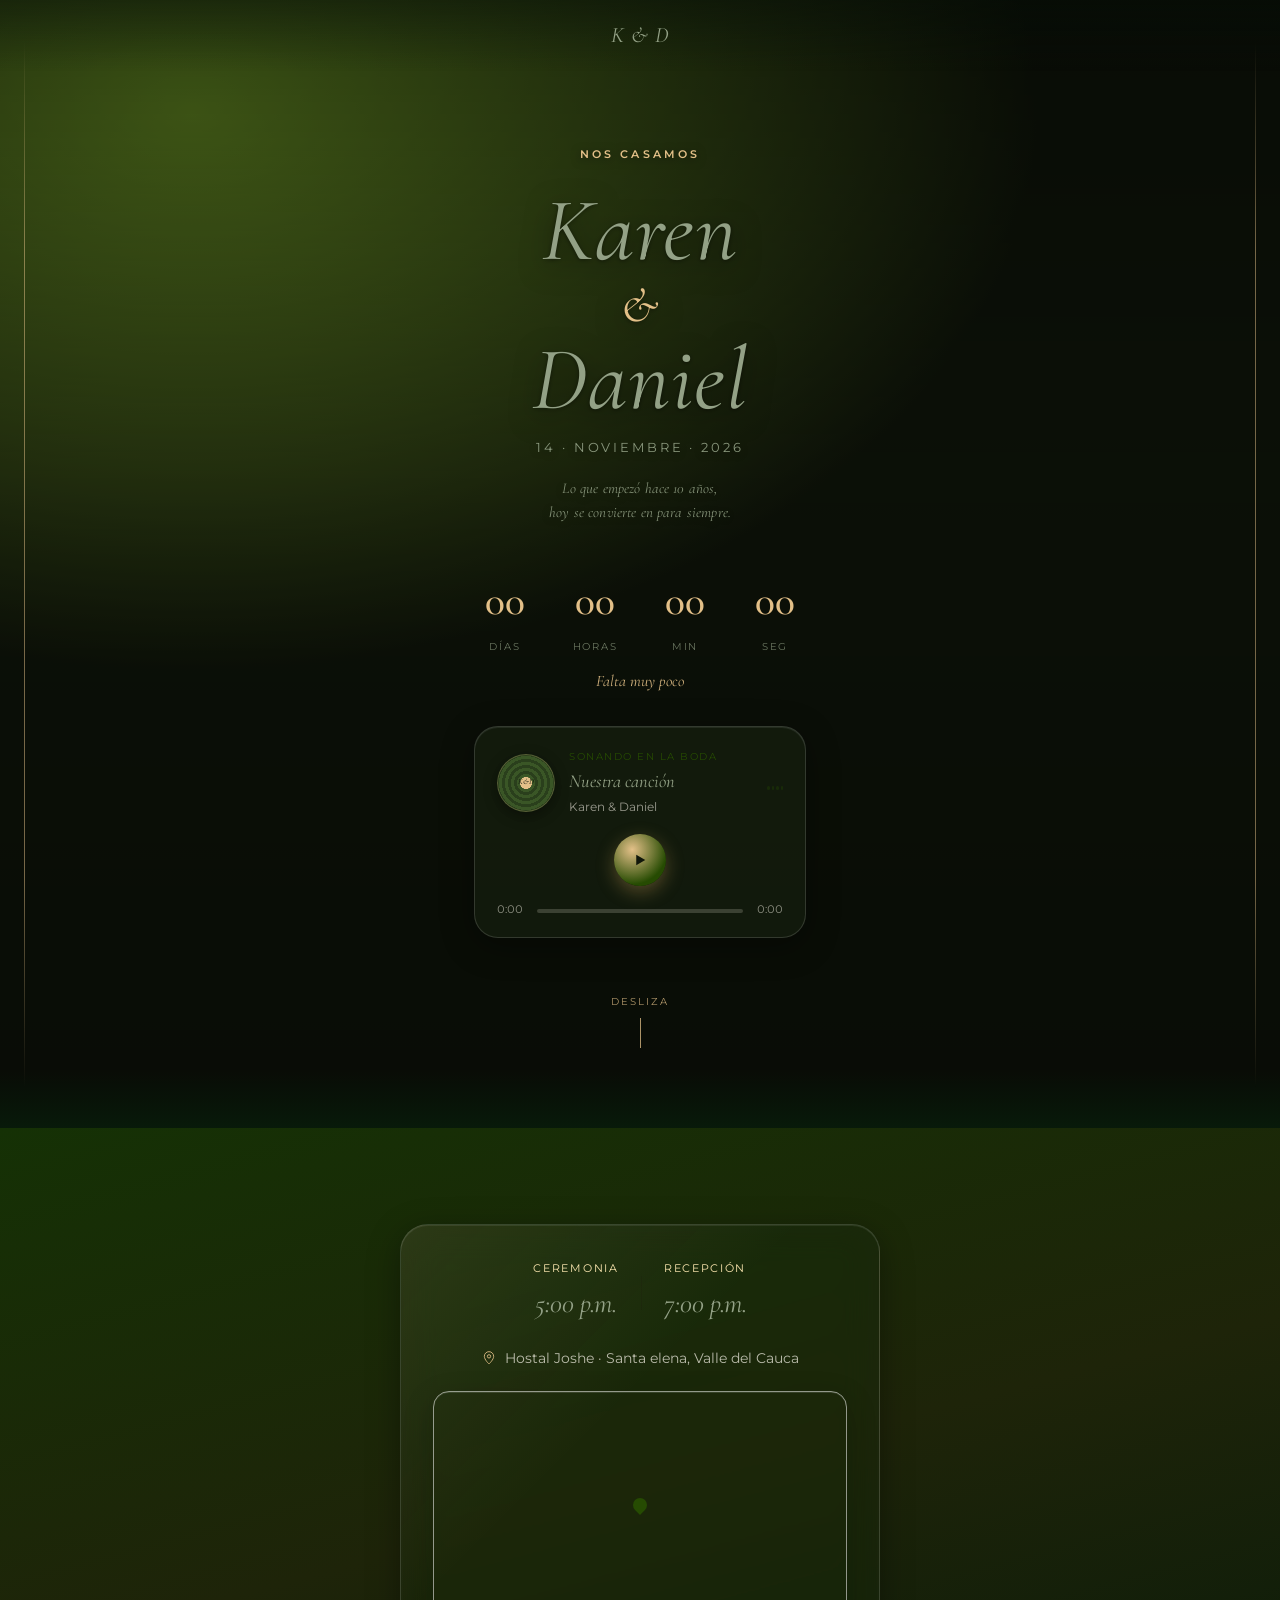
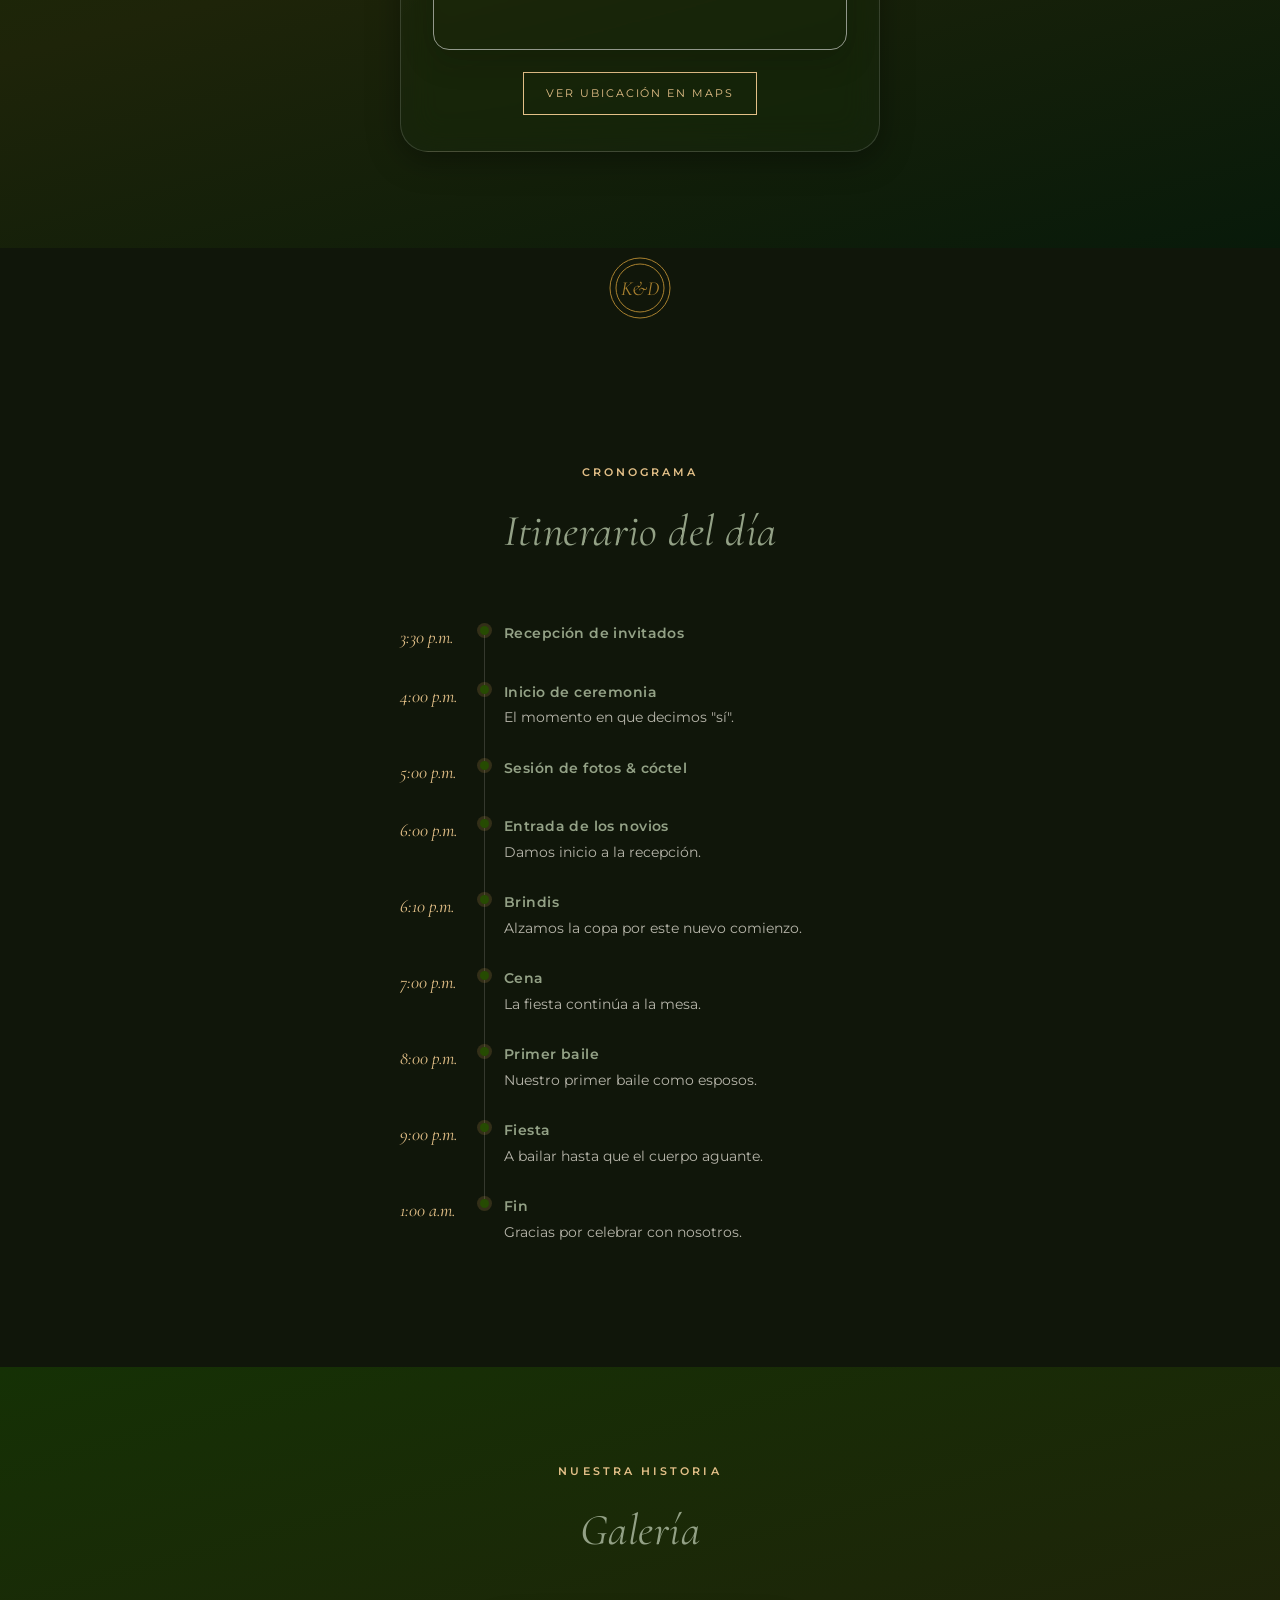
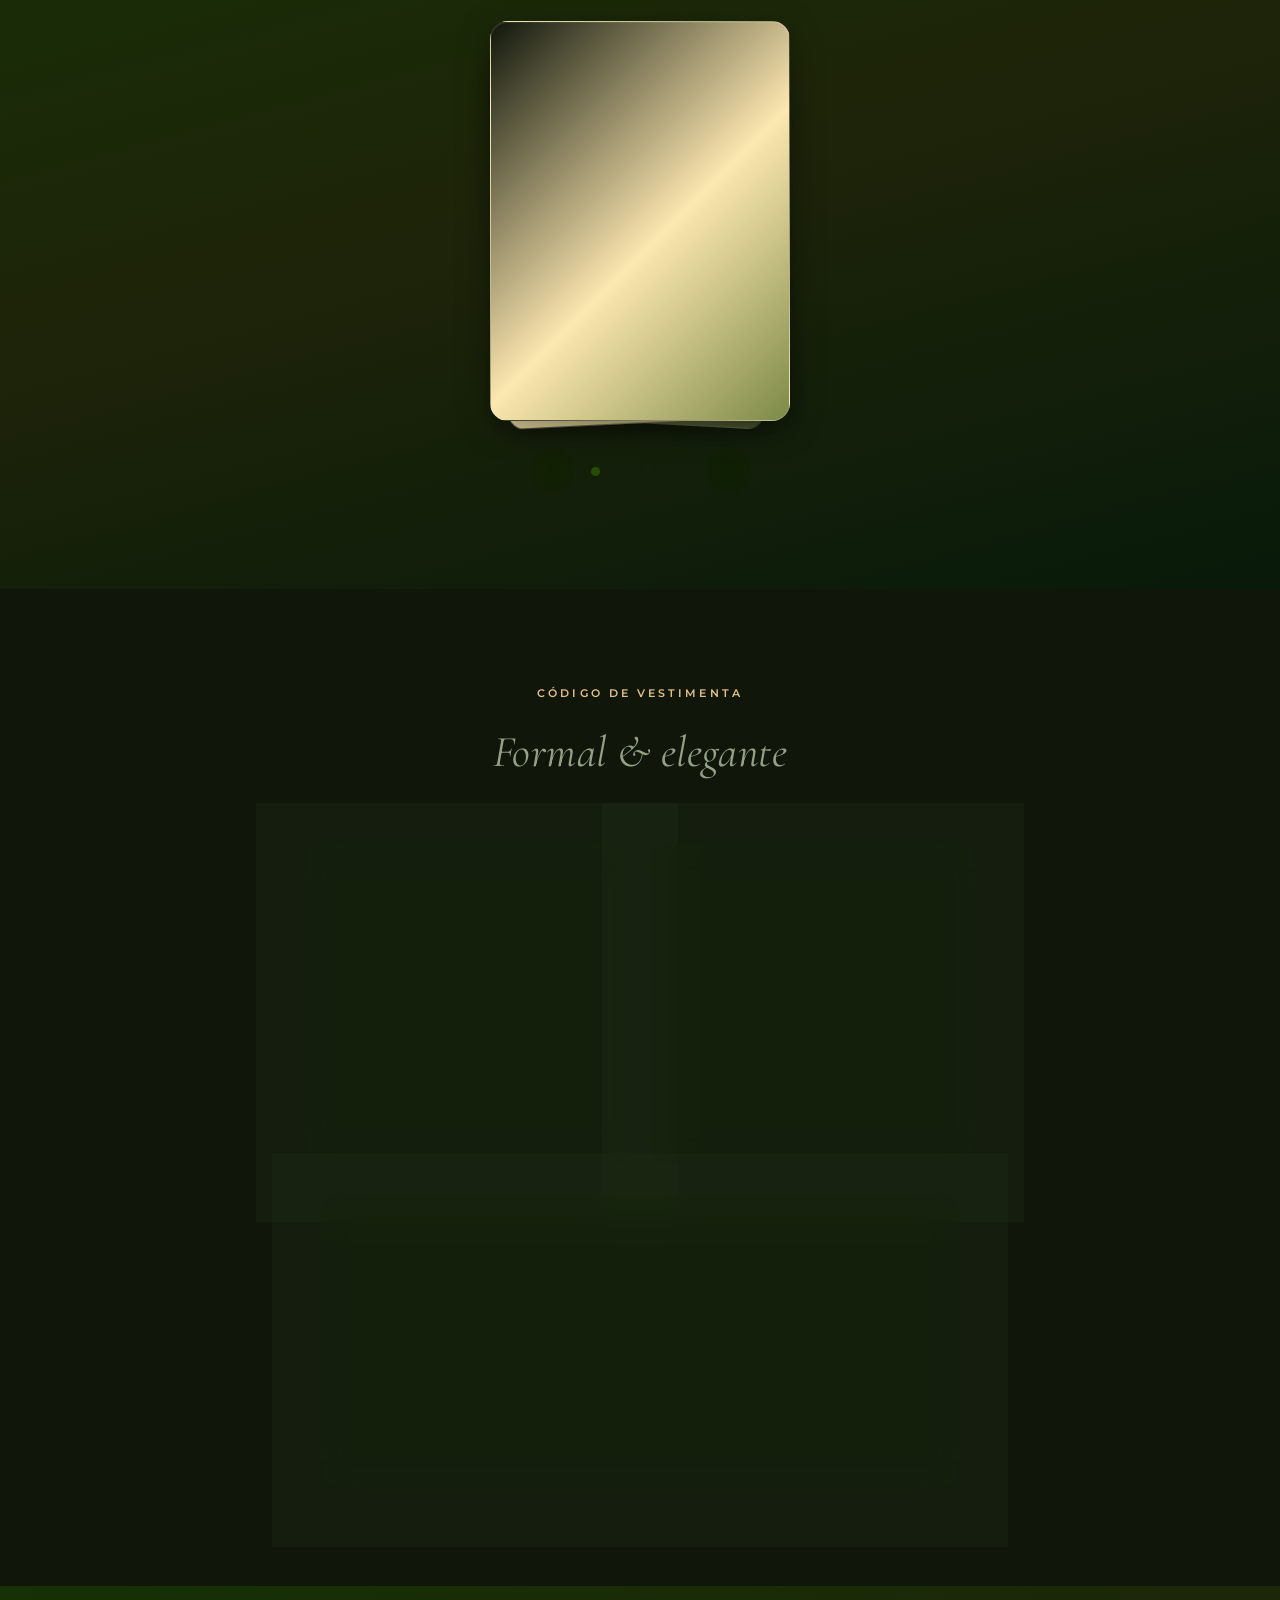
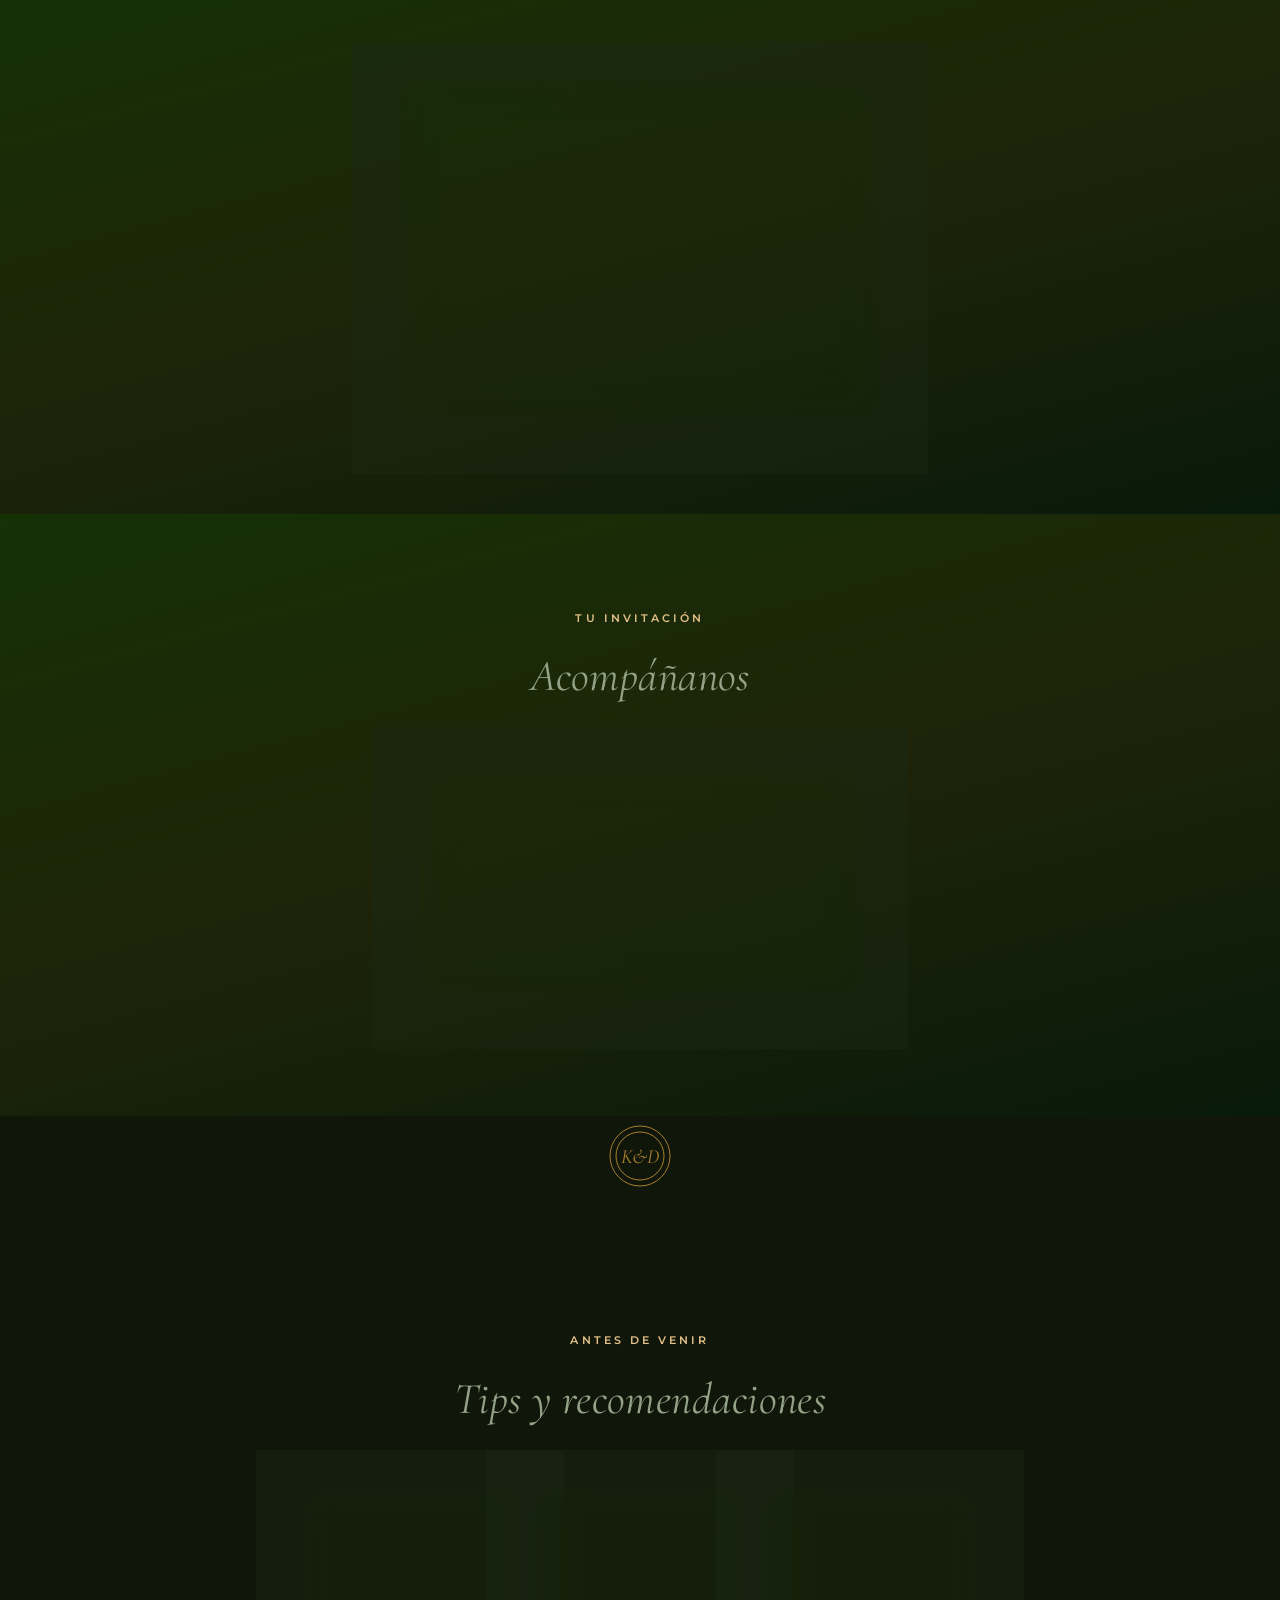
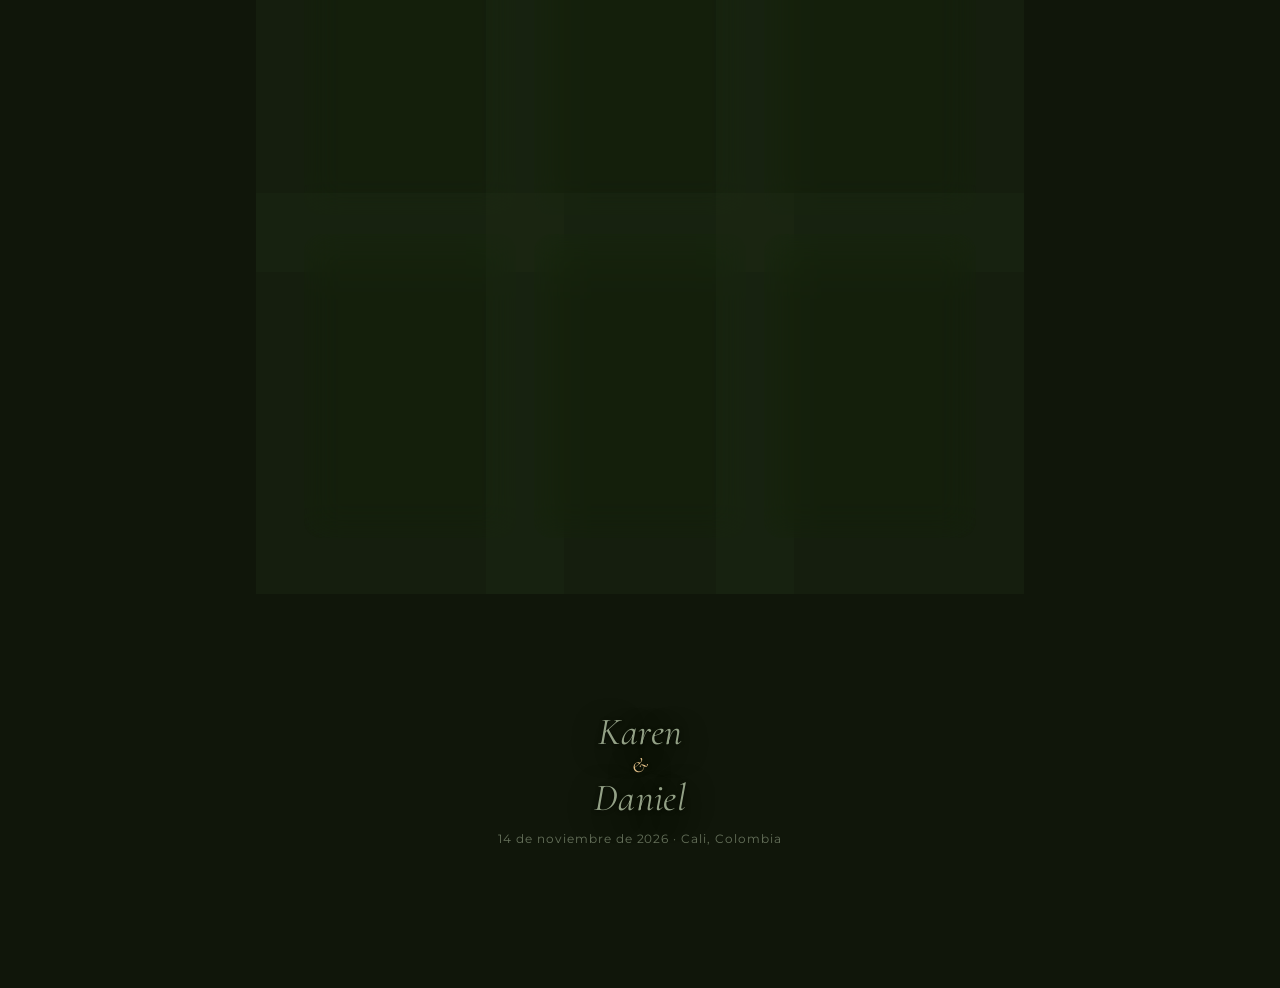
==== index.html @ 7b3611a4 "Add files via upload" ====
<!DOCTYPE html>
<html lang="es">
<head>
<meta charset="UTF-8">
<meta name="viewport" content="width=device-width, initial-scale=1.0">
<title>Karen &amp; Daniel — 14 de noviembre de 2026</title>
<meta name="description" content="Invitación digital de la boda de Karen Rosero y Daniel Pérez, 14 de noviembre de 2026.">
<link rel="preconnect" href="https://fonts.googleapis.com">
<link rel="preconnect" href="https://fonts.gstatic.com" crossorigin>
<link href="https://fonts.googleapis.com/css2?family=Cormorant+Garamond:ital,wght@0,300;0,400;0,500;1,400;1,500&family=Montserrat:wght@300;400;500;600&display=swap" rel="stylesheet">
<link rel="stylesheet" href="style.css">
</head>
<body>

<nav class="top-nav" aria-hidden="true">
  <span class="monogram">K &amp; D</span>
</nav>

<!-- ============================= HERO CON VIDEO ============================= -->
<header class="hero" id="hero">
  <div class="hero-media">
    <!-- Video horizontal — visible solo en escritorio -->
    <video class="hero-video hero-video--desktop" autoplay muted loop playsinline preload="auto" poster="assets/hero-poster.jpg">
      <source src="recursos/boda_2.mp4" type="video/mp4">
    </video>
    <!-- Video vertical (formato banner 9:16) — reemplaza recursos/boda_2-vertical.mp4 por tu video en retrato, visible solo en responsive/móvil -->
    <video class="hero-video hero-video--mobile" autoplay muted loop playsinline preload="auto" poster="assets/hero-poster-vertical.jpg">
      <source src="recursos/Bodacel.mp4" type="video/mp4">
    </video>
    <div class="hero-overlay"></div>
  </div>

  <div class="hero-frame">
    <span class="eyebrow">Nos casamos</span>
    <h1 class="hero-names">Karen<span class="amp">&amp;</span>Daniel</h1>
    <p class="hero-sub">14 · Noviembre · 2026</p>
    <p class="hero-message">Lo que empezó hace 10 años,<br>hoy se convierte en para siempre.</p>

    <div class="countdown" role="timer" aria-label="Tiempo restante para la boda">
      <div class="unit"><div class="num" id="cd-dias">00</div><div class="label">Días</div></div>
      <div class="unit"><div class="num" id="cd-horas">00</div><div class="label">Horas</div></div>
      <div class="unit"><div class="num" id="cd-minutos">00</div><div class="label">Min</div></div>
      <div class="unit"><div class="num" id="cd-segundos">00</div><div class="label">Seg</div></div>
    </div>
    <p class="countdown-note">Falta muy poco</p>

    <div class="player glass" id="player">
      <div class="player-top">
        <div class="player-disc" id="player-disc">
          <span class="player-disc-label">K&amp;D</span>
        </div>
        <div class="player-meta">
          <span class="player-eyebrow">Sonando en la boda</span>
          <span class="player-title" id="player-title">Nuestra canción</span>
          <span class="player-artist" id="player-artist">Karen &amp; Daniel</span>
        </div>
        <div class="player-eq" id="player-eq" aria-hidden="true">
          <span></span><span></span><span></span><span></span>
        </div>
      </div>

      <button class="player-play" id="music-btn" aria-label="Reproducir canción" type="button">
        <svg id="icon-play" viewBox="0 0 24 24" fill="currentColor"><path d="M7 5v14l12-7z"/></svg>
        <svg id="icon-pause" viewBox="0 0 24 24" fill="currentColor" style="display:none;"><path d="M6 5h4v14H6zM14 5h4v14h-4z"/></svg>
      </button>

      <div class="player-progress">
        <span class="player-time" id="player-time-current">0:00</span>
        <div class="player-bar" id="player-bar">
          <div class="player-bar-fill" id="player-bar-fill"></div>
          <div class="player-bar-knob" id="player-bar-knob"></div>
        </div>
        <span class="player-time" id="player-time-total">0:00</span>
      </div>
    </div>
  </div>

  <div class="scroll-cue"><span>Desliza</span><span class="line"></span></div>
</header>
<audio id="cancion-boda" src="recursos/Camilo - La Boda (Official Video).mp3" preload="none" loop></audio>

<!-- ============================= CEREMONIA & RECEPCIÓN (cápsula única) ============================= -->
<section class="section section--tight" id="detalles">
  <div class="container">
    <div class="capsule glass reveal">
      <div class="capsule-times">
        <div class="capsule-time">
          <span class="capsule-label">Ceremonia</span>
          <span class="capsule-hour">5:00 p.m.</span>
        </div>
        <div class="capsule-sep" aria-hidden="true"></div>
        <div class="capsule-time">
          <span class="capsule-label">Recepción</span>
          <span class="capsule-hour">7:00 p.m.</span>
        </div>
      </div>
      <div class="capsule-place">
        <svg viewBox="0 0 24 24" fill="none" stroke="currentColor" stroke-width="1.3" aria-hidden="true"><path d="M12 21s7-6.6 7-11.5A7 7 0 0 0 5 9.5C5 14.4 12 21 12 21z"/><circle cx="12" cy="9.5" r="2.5"/></svg>
        <span>Hostal Joshe · Santa elena, Valle del Cauca</span>
      </div>
      <div class="capsule-map">
        <iframe src="https://www.google.com/maps?q=3.6602861,-76.2479446&z=17&output=embed" title="Ubicación — Hostal Joshe" loading="lazy" referrerpolicy="no-referrer-when-downgrade"></iframe>
        <span class="capsule-map-pin" aria-hidden="true"></span>
      </div>
      <a class="btn btn--gold" href="https://www.google.com/maps/place/Hostal+Joshe/@3.6602861,-76.2505195,17z/data=!3m1!4b1!4m6!3m5!1s0x8e39f7be1d5fc747:0xfc37b0cc86d98b46!8m2!3d3.6602861!4d-76.2479446!16s%2Fg%2F11clvxffvz" target="_blank" rel="noopener">Ver ubicación en Maps</a>
    </div>
  </div>
</section>

<div class="seal-divider reveal">
  <div class="seal" aria-hidden="true">
    <svg viewBox="0 0 64 64"><circle cx="32" cy="32" r="30" fill="none" stroke="#A9812F" stroke-width="1"/><circle cx="32" cy="32" r="24" fill="none" stroke="#A9812F" stroke-width="1"/><text x="32" y="39" text-anchor="middle" font-family="Cormorant Garamond, serif" font-style="italic" font-size="20" fill="#A9812F">K&amp;D</text></svg>
  </div>
</div>

<!-- ============================= ITINERARIO ============================= -->
<section class="section section--dark" id="itinerario">
  <div class="container">
    <div class="section-head reveal">
      <span class="eyebrow">Cronograma</span>
      <h2>Itinerario del día</h2>
    </div>

    <div class="timeline reveal">
      <div class="timeline-item">
        <span class="t">3:30 p.m.</span>
        <div class="dot"></div>
        <div><h4>Recepción de invitados</h4></div>
      </div>
      <div class="timeline-item">
        <span class="t">4:00 p.m.</span>
        <div class="dot"></div>
        <div><h4>Inicio de ceremonia</h4><p>El momento en que decimos "sí".</p></div>
      </div>
      <div class="timeline-item">
        <span class="t">5:00 p.m.</span>
        <div class="dot"></div>
        <div><h4>Sesión de fotos &amp; cóctel</h4></div>
      </div>
      <div class="timeline-item">
        <span class="t">6:00 p.m.</span>
        <div class="dot"></div>
        <div><h4>Entrada de los novios</h4><p>Damos inicio a la recepción.</p></div>
      </div>
      <div class="timeline-item">
        <span class="t">6:10 p.m.</span>
        <div class="dot"></div>
        <div><h4>Brindis</h4><p>Alzamos la copa por este nuevo comienzo.</p></div>
      </div>
      <div class="timeline-item">
        <span class="t">7:00 p.m.</span>
        <div class="dot"></div>
        <div><h4>Cena</h4><p>La fiesta continúa a la mesa.</p></div>
      </div>
      <div class="timeline-item">
        <span class="t">8:00 p.m.</span>
        <div class="dot"></div>
        <div><h4>Primer baile</h4><p>Nuestro primer baile como esposos.</p></div>
      </div>
      <div class="timeline-item">
        <span class="t">9:00 p.m.</span>
        <div class="dot"></div>
        <div><h4>Fiesta</h4><p>A bailar hasta que el cuerpo aguante.</p></div>
      </div>
      <div class="timeline-item">
        <span class="t">1:00 a.m.</span>
        <div class="dot"></div>
        <div><h4>Fin</h4><p>Gracias por celebrar con nosotros.</p></div>
      </div>
    </div>
  </div>
</section>

<!-- ============================= CARRUSEL DE FOTOS ============================= -->
<section class="section" id="galeria">
  <div class="container">
    <div class="section-head reveal">
      <span class="eyebrow">Nuestra historia</span>
      <h2>Galería</h2>
    </div>
  </div>

  <div class="carousel reveal" id="carousel">
    <div class="carousel-stage" id="carousel-stage">
      <!-- 7 fotos verticales — reemplaza assets/foto-1.jpg ... foto-7.jpg con tus fotos reales -->
      <figure class="carousel-card glass"><img src="recursos/imagenboda_1.png" alt="Karen y Daniel — foto 1" loading="lazy" draggable="false" onerror="this.closest('.carousel-card').classList.add('is-placeholder')"></figure>
      <figure class="carousel-card glass"><img src="recursos/imagenboda_2.png" alt="Karen y Daniel — foto 2" loading="lazy" draggable="false" onerror="this.closest('.carousel-card').classList.add('is-placeholder')"></figure>
      <figure class="carousel-card glass"><img src="recursos/imagenboda_3.png" alt="Karen y Daniel — foto 3" loading="lazy" draggable="false" onerror="this.closest('.carousel-card').classList.add('is-placeholder')"></figure>
      <figure class="carousel-card glass"><img src="recursos/imagenboda_4.png" alt="Karen y Daniel — foto 4" loading="lazy" draggable="false" onerror="this.closest('.carousel-card').classList.add('is-placeholder')"></figure>
      <figure class="carousel-card glass"><img src="recursos/imagenboda_5.png" alt="Karen y Daniel — foto 5" loading="lazy" draggable="false" onerror="this.closest('.carousel-card').classList.add('is-placeholder')"></figure>
      <figure class="carousel-card glass"><img src="recursos/imagenboda_6.png" alt="Karen y Daniel — foto 6" loading="lazy" draggable="false" onerror="this.closest('.carousel-card').classList.add('is-placeholder')"></figure>
      <figure class="carousel-card glass"><img src="recursos/imagenboda_7.png" alt="Karen y Daniel — foto 7" loading="lazy" draggable="false" onerror="this.closest('.carousel-card').classList.add('is-placeholder')"></figure>
    </div>

    <div class="carousel-controls">
      <button class="carousel-arrow carousel-arrow--prev glass" id="carousel-prev" aria-label="Foto anterior">
        <svg viewBox="0 0 24 24" fill="none" stroke="currentColor" stroke-width="1.6"><path d="M15 18l-6-6 6-6"/></svg>
      </button>
      <div class="carousel-dots" id="carousel-dots"></div>
      <button class="carousel-arrow carousel-arrow--next glass" id="carousel-next" aria-label="Foto siguiente">
        <svg viewBox="0 0 24 24" fill="none" stroke="currentColor" stroke-width="1.6"><path d="M9 6l6 6-6 6"/></svg>
      </button>
    </div>
  </div>
</section>

<!-- ============================= COLORES PERMITIDOS / NO PERMITIDOS ============================= -->
<section class="section section--dark dresscode" id="colores">
  <div class="container">
    <div class="section-head reveal">
      <span class="eyebrow">Código de vestimenta</span>
      <h2>Formal &amp; elegante</h2>
    </div>

    <div class="dresscode-grid reveal">
      <div class="dresscode-col glass">
        <h3>Caballeros</h3>
        <p class="dresscode-suggest">Traje formal oscuro, corbata o corbatín.</p>
        <p class="dresscode-avoid-label">Evitar usar</p>
        <div class="dresscode-swatches">
          <div class="dc-swatch"><span class="dc-circle" style="background:#D9C7A3"></span><span>Beige</span></div>
          <div class="dc-swatch"><span class="dc-circle" style="background:#9A9A9A"></span><span>Gama de grises</span></div>
          <div class="dc-swatch"><span class="dc-circle" style="background:#1B2A4A"></span><span>Azul naval</span></div>
        </div>
      </div>

      <div class="dresscode-col glass">
        <h3>Damas</h3>
        <p class="dresscode-suggest">Vestido formal, largo o midi.</p>
        <p class="dresscode-avoid-label">Evitar usar</p>
        <div class="dresscode-swatches">
          <div class="dc-swatch"><span class="dc-circle" style="background:#FFFFFF;border:1px solid rgba(255,255,255,0.3)"></span><span>Blanco</span></div>
          <div class="dc-swatch"><span class="dc-circle" style="background:#F4EFE0"></span><span>Marfil</span></div>
          <div class="dc-swatch"><span class="dc-circle" style="background:#D9C7A3"></span><span>Beige</span></div>
          <div class="dc-swatch"><span class="dc-circle" style="background:#6B8E5A"></span><span>Gama de verdes</span></div>
          <div class="dc-swatch"><span class="dc-circle" style="background:#E8A7C4"></span><span>Rosado</span></div>
          <div class="dc-swatch"><span class="dc-circle" style="background:#C1613F"></span><span>Terracota</span></div>
        </div>
      </div>
    </div>

    <div class="palette-suggested glass reveal">
      <p class="palette-suggested-title">Paleta sugerida</p>
      <div class="palette-suggested-grid">
        <div class="ps-swatch"><span class="ps-circle ps-anim" style="background:#0F4C5C; --delay:0s"></span><span>Azul petróleo</span></div>
        <div class="ps-swatch"><span class="ps-circle ps-anim" style="background:#5EC6E8; --delay:.15s"></span><span>Celeste</span></div>
        <div class="ps-swatch"><span class="ps-circle ps-anim" style="background:#1F4FD8; --delay:.3s"></span><span>Rey</span></div>
        <div class="ps-swatch"><span class="ps-circle ps-anim" style="background:#1B2A4A; --delay:.45s"></span><span>Azul noche</span></div>
        <div class="ps-swatch"><span class="ps-circle ps-anim" style="background:#C6A0E8; --delay:.6s"></span><span>Lila</span></div>
        <div class="ps-swatch"><span class="ps-circle ps-anim" style="background:#7A3FA0; --delay:.75s"></span><span>Morado</span></div>
        <div class="ps-swatch"><span class="ps-circle ps-anim" style="background:#6B2E52; --delay:.9s"></span><span>Ciruela</span></div>
        <div class="ps-swatch"><span class="ps-circle ps-anim" style="background:#C0246B; --delay:1.05s"></span><span>Magenta</span></div>
        <div class="ps-swatch"><span class="ps-circle ps-anim" style="background:#C9962C; --delay:1.2s"></span><span>Mostaza</span></div>
        <div class="ps-swatch"><span class="ps-circle ps-anim" style="background:#4E3524; --delay:1.35s"></span><span>Café</span></div>
        <div class="ps-swatch"><span class="ps-circle ps-anim" style="background:#4B0E1E; --delay:1.5s"></span><span>Vino tinto oscuro</span></div>
      </div>
    </div>
  </div>
</section>

<!-- ============================= REGALOS ============================= -->
<section class="section" id="regalos">
  <div class="container">
    <div class="gift-card glass reveal">
      <div class="icon gift-icon" aria-hidden="true">
        <svg viewBox="0 0 24 24" fill="none" stroke="currentColor" stroke-width="1.3"><rect x="3" y="7" width="18" height="14" rx="1"/><path d="M3 11h18M12 7v14M8 7a2.5 2.5 0 0 1 0-5c1.8 0 4 2.5 4 5M16 7a2.5 2.5 0 0 0 0-5c-1.8 0-4 2.5-4 5"/></svg>
      </div>
      <span class="eyebrow">Detalle</span>
      <h2>Nuestro mejor regalo</h2>
      <p>Más que objetos, soñamos con seguir construyendo juntos lo que viene. Por eso, en lugar de regalos tradicionales, agradecemos la lluvia de sobres.</p>
    </div>
  </div>
</section>
<section class="section" id="confirmar">
  <div class="container">
    <div class="section-head reveal">
      <span class="eyebrow">Tu invitación</span>
      <h2>Acompáñanos</h2>
    </div>

    <!-- Paso 1: si no llegaste por tu enlace único (?inv=código), buscas tu invitación por nombre -->
    <div class="invite-lookup glass reveal" id="invite-lookup">
      <p class="invite-lookup-text">Esta invitación es personal. Escribe tu nombre exactamente como aparece en ella para abrirla.</p>
      <div class="field" style="margin-bottom:14px;">
        <input type="text" id="rsvp-nombre" placeholder="Tu nombre completo" autocomplete="off">
        <div class="autocomplete-list" id="rsvp-nombre-list"></div>
      </div>
      <button type="button" class="btn btn--gold btn--full" id="btn-buscar-invitacion">Ver mi invitación</button>
      <p class="guest-status" id="guest-status" role="status"></p>
    </div>

    <!-- Paso 2: tarjeta de invitación personalizada -->
    <div class="invite-card glass" id="invite-card">
      <div class="seal" aria-hidden="true">
        <svg viewBox="0 0 64 64"><circle cx="32" cy="32" r="30" fill="none" stroke="#CFA35C" stroke-width="1"/><circle cx="32" cy="32" r="24" fill="none" stroke="#CFA35C" stroke-width="1"/><text x="32" y="39" text-anchor="middle" font-family="Cormorant Garamond, serif" font-style="italic" font-size="20" fill="#CFA35C">K&amp;D</text></svg>
      </div>
      <span class="eyebrow">Tu invitación</span>
      <h3 class="invite-greeting" id="invite-greeting">Hola</h3>
      <p class="invite-detail" id="invite-detail"></p>
      <button type="button" class="btn btn--gold btn--full" id="btn-confirmar-asistencia">Confirmar asistencia</button>
      <button type="button" class="invite-card-back" id="btn-cambiar-invitado">No soy yo, buscar otro nombre</button>
    </div>

    <!-- Paso 3: formulario real (sí/no + acompañantes) -->
    <div class="rsvp-box glass" id="rsvp-box">
      <form class="rsvp-form" id="rsvp-form" autocomplete="off">
        <div class="field">
          <label>¿Asistirás?</label>
          <div class="radio-row">
            <label><input type="radio" name="asistencia" value="si" required> Sí, asistiré</label>
            <label><input type="radio" name="asistencia" value="no"> No podré ir</label>
          </div>
        </div>

        <div class="field companion-block" id="companion-block">
          <label class="checkbox-row">
            <input type="checkbox" id="companion-checkbox" disabled>
            <span id="companion-checkbox-label">Llevaré acompañante</span>
          </label>
          <div class="companion-name-field" id="companion-name-field">
            <div id="companion-names-container"></div>
          </div>
        </div>

        <div class="field companion-block" id="children-block">
          <label class="checkbox-row">
            <input type="checkbox" id="children-checkbox" disabled>
            <span id="children-checkbox-label">Llevaré niño(s)</span>
          </label>
          <div class="companion-name-field" id="children-name-field">
            <div id="children-names-container"></div>
          </div>
        </div>

        <button type="submit" class="btn btn--gold btn--full">Enviar confirmación</button>
        <p class="rsvp-note">Por favor confirma antes del 25 de octubre de 2026.</p>
      </form>

      <div class="rsvp-closed" id="rsvp-closed">
        <div class="seal" aria-hidden="true">
          <svg viewBox="0 0 64 64"><circle cx="32" cy="32" r="30" fill="none" stroke="#CFA35C" stroke-width="1"/><circle cx="32" cy="32" r="24" fill="none" stroke="#CFA35C" stroke-width="1"/><text x="32" y="39" text-anchor="middle" font-family="Cormorant Garamond, serif" font-style="italic" font-size="20" fill="#CFA35C">K&amp;D</text></svg>
        </div>
        <h3>El plazo de confirmación finalizó</h3>
        <p>La fecha límite para confirmar asistencia era el 25 de octubre de 2026. Si necesitas hacer un cambio, contáctanos directamente.</p>
      </div>

      <div class="rsvp-success" id="rsvp-success">
        <div class="seal" aria-hidden="true">
          <svg viewBox="0 0 64 64"><circle cx="32" cy="32" r="30" fill="none" stroke="#CFA35C" stroke-width="1"/><circle cx="32" cy="32" r="24" fill="none" stroke="#CFA35C" stroke-width="1"/><text x="32" y="39" text-anchor="middle" font-family="Cormorant Garamond, serif" font-style="italic" font-size="20" fill="#CFA35C">K&amp;D</text></svg>
        </div>
        <h3>Gracias, <span id="rsvp-success-nombre"></span></h3>
        <p id="rsvp-success-msg"></p>
      </div>
    </div>
  </div>
</section>

<div class="seal-divider reveal">
  <div class="seal" aria-hidden="true">
    <svg viewBox="0 0 64 64"><circle cx="32" cy="32" r="30" fill="none" stroke="#A9812F" stroke-width="1"/><circle cx="32" cy="32" r="24" fill="none" stroke="#A9812F" stroke-width="1"/><text x="32" y="39" text-anchor="middle" font-family="Cormorant Garamond, serif" font-style="italic" font-size="20" fill="#A9812F">K&amp;D</text></svg>
  </div>
</div>

<!-- ============================= RECOMENDACIONES ============================= -->
<section class="section section--dark" id="recomendaciones">
  <div class="container">
    <div class="section-head reveal">
      <span class="eyebrow">Antes de venir</span>
      <h2>Tips y recomendaciones</h2>
    </div>

    <div class="tips-grid reveal">
      <div class="tip-card glass card--dark">
        <div class="icon" aria-hidden="true">
          <svg viewBox="0 0 24 24" fill="none" stroke="currentColor" stroke-width="1.3"><path d="M9 20v-2a4 4 0 0 1 8 0v2M13 11a3 3 0 1 0 0-6 3 3 0 0 0 0 6zM4 20v-1.5A3.5 3.5 0 0 1 7.5 15H8M6.5 12a2.5 2.5 0 1 0 0-5 2.5 2.5 0 0 0 0 5z"/></svg>
        </div>
        <h3>Niños acompañados</h3>
        <p class="place">Si tu invitación incluye menores, agradecemos que permanezcan siempre acompañados y supervisados por un adulto, para disfrutar juntos una celebración tranquila.</p>
      </div>

      <div class="tip-card glass card--dark">
        <div class="icon" aria-hidden="true">
          <svg viewBox="0 0 24 24" fill="none" stroke="currentColor" stroke-width="1.3"><circle cx="12" cy="12" r="9"/><path d="M12 7v5l3.5 2"/></svg>
        </div>
        <h3>Puntualidad</h3>
        <p class="place">La ceremonia comenzará a la hora indicada. ¡Agradecemos llegar con anticipación! Una vez iniciada, no se permitirá el ingreso hasta su finalización.</p>
      </div>

      <div class="tip-card glass card--dark">
        <div class="icon" aria-hidden="true">
          <svg viewBox="0 0 24 24" fill="none" stroke="currentColor" stroke-width="1.3"><ellipse cx="9" cy="7.5" rx="3" ry="4"/><ellipse cx="15.5" cy="16" rx="3" ry="4"/></svg>
        </div>
        <h3>Calzado cómodo</h3>
        <p class="place">Al ser una celebración campestre, recomendamos elegir un calzado cómodo y adecuado para zonas verdes.</p>
      </div>

      <div class="tip-card glass card--dark">
        <div class="icon" aria-hidden="true">
          <svg viewBox="0 0 24 24" fill="none" stroke="currentColor" stroke-width="1.3"><rect x="3" y="5" width="18" height="14" rx="2"/><path d="M3 7l9 6 9-6"/></svg>
        </div>
        <h3>Invitación personal</h3>
        <p class="place">La invitación es personal y válida únicamente para las personas y acompañantes indicados en ella.</p>
      </div>

      <div class="tip-card glass card--dark">
        <div class="icon" aria-hidden="true">
          <svg viewBox="0 0 24 24" fill="none" stroke="currentColor" stroke-width="1.3"><rect x="3" y="6" width="18" height="13" rx="2"/><circle cx="12" cy="12.5" r="3.5"/><path d="M8 6l1.5-2h5L16 6"/></svg>
        </div>
        <h3>Cuidemos las fotos</h3>
        <p class="place">Te agradecemos evitar levantarte, pasar al frente o bloquear la vista de nuestros fotógrafos durante la ceremonia, para capturar cada instante.</p>
      </div>

      <div class="tip-card glass card--dark">
        <div class="icon" aria-hidden="true">
          <svg viewBox="0 0 24 24" fill="none" stroke="currentColor" stroke-width="1.3"><path d="M9 18V6l10 6z"/><path d="M4 6v12"/></svg>
        </div>
        <h3>¡Disfruta!</h3>
        <p class="place">Baila, ríe, disfruta y celebra con nosotros. Ayúdanos a hacer de este día un recuerdo inolvidable.</p>
      </div>
    </div>
  </div>
</section>

<!-- ============================= FOOTER ============================= -->
<footer class="footer">
  <h2 class="hero-names">Karen<span class="amp">&amp;</span>Daniel</h2>
  <p>14 de noviembre de 2026 · Cali, Colombia</p>
</footer>

<script src="guests-data.js"></script>
<script src="guests-remote.js"></script>
<script src="script.js"></script>
</body>
</html>
---- style.css ----
/* =========================================================
   Karen & Daniel — 14.11.2026
   Tokens
   ========================================================= */
:root{
  --ivory:      oklab(69.029% -0.02671 0.03192);
  --ivory-2:    #2e5430;
  --ink:        #10160A;
  --ink-soft:   #3C4630;
  --gold:       #264b02;
  --gold-soft:  #E3C088;
  --wine:       #fce7b0;
  --green-deep: #f9f4c3;
  --green-mid:  #6e9225;
  --green-card: rgb(82, 111, 46);
  --line:       rgba(28,23,18,0.14);
  --shadow:     0 20px 60px rgba(10,15,6,0.35);

  --display:   'Cormorant Garamond', serif;
  --body:      'Montserrat', sans-serif;

  --container: 720px;

  --overlay-green: rgba(9, 24, 11, 0.78);
  --overlay-green-2: rgba(6, 14, 7, 0.48);
  --glass-bg: rgba(246, 242, 232, 0.897);
  --glass-bg-dark: rgba(29, 41, 20, 0.48);
  --glass-border: rgba(255, 255, 255, 0.53);
  --glass-blur: 18px;

  --section-dark-green: linear-gradient(165deg, #153105 0%, #1e2409 50%, #081a0a 100%);
  --edge-fade: #081a0a;
}

/* =========================================================
   Liquid glass — shared utility
   ========================================================= */
.glass{
  position: relative;
  background:
    linear-gradient(135deg, rgba(227,192,136,0.10) 0%, transparent 40%),
    var(--glass-bg-dark);
  -webkit-backdrop-filter: blur(var(--glass-blur)) saturate(150%);
  backdrop-filter: blur(var(--glass-blur)) saturate(150%);
  border: 1px solid rgba(255,255,255,0.14);
  box-shadow: 0 8px 32px rgba(0,0,0,0.35), inset 0 1px 0 rgba(255,255,255,0.08);
  transition: transform .35s ease, box-shadow .35s ease, border-color .35s ease;
}
.glass:hover{
  transform: translateY(-3px);
  box-shadow: 0 14px 40px rgba(0,0,0,0.4), 0 0 0 1px rgba(227,192,136,0.3), inset 0 1px 0 rgba(255,255,255,0.1);
  border-color: rgba(227,192,136,0.4);
}
/* Brillo cálido dinámico: sigue el cursor sobre la superficie liquid glass */
.glass::after{
  content: "";
  position: absolute;
  inset: 0;
  border-radius: inherit;
  background: radial-gradient(240px circle at var(--mx, 50%) var(--my, 50%), rgba(227,192,136,0.55), rgba(207,163,92,0.14) 45%, transparent 65%);
  mix-blend-mode: soft-light;
  opacity: 0;
  transition: opacity .5s ease;
  pointer-events: none;
  z-index: 5;
}
.glass:hover::after{ opacity: 1; }
.card--dark.glass,
.hero .glass,
.section--dark .glass{
  background: var(--glass-bg-dark);
  border-color: rgba(255,255,255,0.14);
  box-shadow: 0 8px 32px rgba(0,0,0,0.35), inset 0 1px 0 rgba(255,255,255,0.08);
}
.section--tight{ padding: 56px 0 0; }

*{ box-sizing: border-box; }
html{ scroll-behavior: smooth; }
body{
  margin:0;
  background: var(--ivory);
  color: var(--ink);
  font-family: var(--body);
  font-weight: 400;
  line-height: 1.6;
  -webkit-font-smoothing: antialiased;
}

@media (prefers-reduced-motion: reduce){
  *{ animation-duration: 0.01ms !important; animation-iteration-count: 1 !important; transition-duration: 0.01ms !important; scroll-behavior: auto !important; }
}

img{ max-width:100%; display:block; }

a{ color: inherit; }

:focus-visible{
  outline: 2px solid var(--wine);
  outline-offset: 3px;
}

.container{
  max-width: var(--container);
  margin: 0 auto;
  padding: 0 24px;
}

.eyebrow{
  font-family: var(--body);
  font-size: 11px;
  font-weight: 600;
  letter-spacing: 0.28em;
  text-transform: uppercase;
  color: var(--gold);
}

h1, h2, h3{
  font-family: var(--display);
  font-weight: 400;
  color: var(--ink);
  margin: 0;
}

h2{
  font-size: clamp(2rem, 5vw, 2.75rem);
  font-style: italic;
  letter-spacing: 0.01em;
}

p{ margin: 0; }

.section{
  padding: 96px 0;
  position: relative;
}

.section--dark{
  background: var(--ink);
  color: var(--ivory);
}
.section--dark h2, .section--dark h3{ color: var(--ivory); }
.section--dark .eyebrow{ color: var(--gold-soft); }

/* Secciones de fondo claro reemplazadas por un degradado verde oscuro,
   con texto claro para que resalte y no haya salto de contraste entre secciones. */
.section:not(.section--dark){
  background: var(--section-dark-green);
  color: var(--ivory);
}

.section-head{
  text-align: center;
  margin-bottom: 56px;
}
.section-head .eyebrow{ display:block; margin-bottom: 14px; color: var(--gold-soft); }
.section-head h2{ color: var(--ivory); }

/* =========================================================
   Seal divider — the signature element
   A wax-seal monogram marks the turn of every section, like
   the seal on the back flap of the invitation envelope.
   ========================================================= */
.seal{
  width: 64px;
  height: 64px;
  margin: 0 auto;
  display: grid;
  place-items: center;
  position: relative;
}
.seal svg{ width:100%; height:100%; }
.seal-divider{
  display:flex;
  justify-content:center;
  padding: 8px 0 48px;
  background: var(--ink);
}

/* =========================================================
   Header / nav
   ========================================================= */
.top-nav{
  position: fixed;
  top: 0; left: 0; right: 0;
  z-index: 40;
  display:flex;
  justify-content:center;
  padding: 18px 0;
  background: linear-gradient(to bottom, rgba(6,14,7,0.45), transparent);
  pointer-events: none;
}
.top-nav .monogram{
  pointer-events: all;
  font-family: var(--display);
  font-style: italic;
  font-size: 22px;
  color: var(--ivory);
  letter-spacing: 0.04em;
}

/* =========================================================
   Hero
   ========================================================= */
.hero{
  min-height: 100vh;
  display:flex;
  flex-direction: column;
  align-items: center;
  justify-content: center;
  text-align: center;
  padding: 140px 24px 80px;
  background: var(--ink);
  color: var(--ivory);
  overflow: hidden;
  position: relative;
}

.hero::before,
.hero::after{
  content:"";
  position:absolute;
  width: 1px;
  background: linear-gradient(to bottom, transparent, var(--gold-soft) 20%, var(--gold-soft) 80%, transparent);
  top: 40px; bottom: 40px;
  opacity: 0.5;
  z-index: 2;
}
.hero::before{ left: 24px; }
.hero::after{ right: 24px; }

/* Video banner de portada — horizontal, responsive, cubre todo el hero */
.hero-media{
  position: absolute;
  inset: 0;
  z-index: 0;
  overflow: hidden;
  /* Fondo cálido de respaldo (igual al diseño original) mientras cargas tu video real */
  background: radial-gradient(120% 90% at 15% 10%, var(--green-mid) 0%, var(--ink) 55%), radial-gradient(90% 70% at 85% 90%, rgba(207,163,92,0.16) 0%, transparent 60%);
}
.hero-video{
  position: absolute;
  top: 50%; left: 50%;
  width: 100%; height: 100%;
  min-width: 100%; min-height: 100%;
  transform: translate(-50%, -50%);
  object-fit: cover;
  object-position: center;
}
/* Escritorio: video horizontal. Se oculta en responsive/móvil. */
.hero-video--mobile{ display: none; }
@media (max-width: 640px){
  .hero-video--desktop{ display: none; }
  .hero-video--mobile{ display: block; }
}
.hero-overlay{
  position: absolute;
  inset: 0;
  background:
    linear-gradient(180deg, var(--overlay-green) 0%, var(--overlay-green-2) 42%, var(--overlay-green) 100%);
  mix-blend-mode: multiply;
  opacity: 0.68;
}
/* Une el borde inferior del video con el tono de la siguiente sección
   con una transición corta y suave — sin crear un bloque negro grande. */
.hero-media::after{
  content: "";
  position: absolute;
  left: 0; right: 0; bottom: 0;
  height: clamp(56px, 9vh, 110px);
  background: linear-gradient(180deg, transparent 0%, transparent 30%, var(--edge-fade) 100%);
  pointer-events: none;
  z-index: 1;
}

.hero-frame{
  position:relative;
  z-index:2;
  max-width: 560px;
  animation: rise 1.1s cubic-bezier(.2,.7,.2,1) both;
}

@keyframes rise{
  from{ opacity:0; transform: translateY(18px); }
  to{ opacity:1; transform: translateY(0); }
}

.hero .eyebrow{ color: var(--gold-soft); text-shadow: 0 2px 10px rgba(0,0,0,0.55); }

.hero-names{
  font-family: var(--display);
  font-style: italic;
  font-weight: 400;
  font-size: clamp(3.2rem, 12vw, 5.6rem);
  line-height: 1.05;
  margin: 18px 0 6px;
  letter-spacing: 0.01em;
  color: var(--ivory);
  text-shadow: 0 6px 28px rgba(0,0,0,0.5), 0 1px 4px rgba(0,0,0,0.45);
}
.hero-names .amp{
  display:block;
  font-size: 0.55em;
  color: var(--gold-soft);
  margin: 2px 0;
}

.hero-sub{
  font-family: var(--body);
  font-size: 13px;
  letter-spacing: 0.22em;
  text-transform: uppercase;
  color: var(--ivory);
  opacity: 0.92;
  margin-top: 10px;
  text-shadow: 0 2px 10px rgba(0,0,0,0.5);
}
.hero-message{
  font-family: var(--display);
  font-style: italic;
  font-weight: 400;
  font-size: 15px;
  line-height: 1.6;
  letter-spacing: 0.01em;
  color: var(--ivory);
  opacity: 0.88;
  margin-top: 18px;
  text-shadow: 0 2px 10px rgba(0,0,0,0.5);
}

.hero-copy{
  margin-top: 28px;
  font-size: 15.5px;
  color: rgba(246,241,231,0.82);
  max-width: 420px;
  margin-inline: auto;
}

/* Countdown */
.countdown{
  display:flex;
  gap: clamp(10px, 4vw, 28px);
  justify-content: center;
  margin-top: 44px;
}
.countdown .unit{
  min-width: 62px;
}
.countdown .num{
  font-family: var(--display);
  font-size: clamp(1.8rem, 6vw, 2.6rem);
  color: var(--gold-soft);
  font-weight: 500;
}
.countdown .label{
  font-size: 10px;
  letter-spacing: 0.18em;
  text-transform: uppercase;
  opacity: 0.7;
  margin-top: 4px;
}

.scroll-cue{
  position: relative;
  z-index: 2;
  margin-top: 56px;
  font-size: 10px;
  letter-spacing: 0.2em;
  text-transform: uppercase;
  color: var(--gold-soft);
  opacity: 0.75;
  display:flex;
  flex-direction: column;
  align-items: center;
  gap: 8px;
}
.scroll-cue .line{
  width:1px; height: 30px;
  background: var(--gold-soft);
  animation: pulse-line 2s ease-in-out infinite;
}
@keyframes pulse-line{
  0%,100%{ transform: scaleY(0.5); opacity:.4; }
  50%{ transform: scaleY(1); opacity: 1; }
}

/* =========================================================
   Details cards (ceremonia / recepcion)
   ========================================================= */
.details-grid{
  display:grid;
  grid-template-columns: 1fr 1fr;
  gap: 24px;
}
@media (max-width: 640px){
  .details-grid{ grid-template-columns: 1fr; }
}

.card{
  border-radius: 16px;
  padding: 40px 32px;
  text-align:center;
  position: relative;
}
.card:not(.glass){
  background: var(--ivory-2);
  border: 1px solid var(--line);
}
.card::before{
  content:"";
  position:absolute;
  top: 14px; left: 14px; right: 14px; bottom: 14px;
  border: 1px solid var(--gold-soft);
  opacity: 0.35;
  pointer-events: none;
}
.card .icon{
  width: 34px; height: 34px;
  margin: 0 auto 18px;
  color: var(--gold);
}
.card h3{
  font-size: 1.6rem;
  font-style: italic;
  margin-bottom: 10px;
}
.card .time{
  font-family: var(--body);
  font-size: 12px;
  letter-spacing: 0.16em;
  text-transform: uppercase;
  color: var(--wine);
  margin-bottom: 14px;
}
.card p.place{
  font-size: 14.5px;
  color: var(--ink-soft);
  margin-bottom: 22px;
}
.btn{
  display:inline-flex;
  align-items:center;
  gap: 8px;
  font-family: var(--body);
  font-size: 11px;
  letter-spacing: 0.18em;
  text-transform: uppercase;
  color: var(--ivory);
  text-decoration:none;
  border: 1px solid rgba(246,242,232,0.55);
  padding: 12px 22px;
  transition: background .25s ease, color .25s ease;
}
.btn:hover{ background: var(--ivory); color: var(--ink); }
.btn--gold{
  border-color: var(--gold-soft);
  color: var(--gold-soft);
}
.btn--gold:hover{ background: var(--gold-soft); color: var(--ink); }
.btn--full{ width:100%; justify-content:center; }
.btn:disabled, .btn[disabled]{
  opacity: 0.45;
  cursor: not-allowed;
}
.btn:disabled:hover{ background:none; color: var(--gold-soft); }

.card--dark{ background: var(--glass-bg-dark); }
.card--dark h3{ color: var(--ivory); }
.card--dark .place{ color: rgba(246,241,231,0.75); margin-bottom: 0; }
.card--dark .icon{ color: var(--gold-soft); }
.card--dark::before{ border-color: rgba(199,166,98,0.3); }

/* =========================================================
   Cápsula — Ceremonia & Recepción (elemento único)
   ========================================================= */
.capsule{
  max-width: 480px;
  margin: 0 auto;
  padding: 36px 32px;
  border-radius: 28px;
  text-align: center;
}
.capsule-times{
  display:flex;
  align-items:center;
  justify-content:center;
  gap: 22px;
  margin-bottom: 22px;
}
.capsule-time{ display:flex; flex-direction:column; gap:4px; }
.capsule-label{
  font-size: 10.5px;
  letter-spacing: 0.16em;
  text-transform: uppercase;
  color: var(--wine);
}
.capsule-hour{
  font-family: var(--display);
  font-style: italic;
  font-size: 1.7rem;
  color: var(--ivory);
}
.capsule-sep{
  width: 1px;
  height: 34px;
  background: var(--line);
}
.capsule-place{
  display:flex;
  align-items:center;
  justify-content:center;
  gap: 8px;
  font-size: 13.5px;
  color: rgba(246,242,232,0.72);
  margin-bottom: 22px;
}
.capsule-place svg{ width: 16px; height: 16px; color: var(--gold-soft); flex-shrink:0; }

.capsule-map{
  position: relative;
  width: 100%;
  aspect-ratio: 16 / 10;
  border-radius: 16px;
  overflow: hidden;
  margin: 0 0 22px;
  border: 1px solid var(--glass-border);
  box-shadow: 0 10px 30px rgba(10,15,6,0.22), inset 0 1px 0 rgba(255,255,255,0.12);
}
.capsule-map iframe{
  width: 100%;
  height: 100%;
  border: 0;
  display: block;
  filter: saturate(0.82) contrast(1.05) brightness(0.98);
}
.capsule-map-pin{
  position: absolute;
  top: 50%; left: 50%;
  width: 14px; height: 14px;
  margin: -22px 0 0 -7px;
  border-radius: 50% 50% 50% 0;
  background: var(--gold);
  transform: rotate(-45deg);
  box-shadow: 0 0 0 0 rgba(207,163,92,0.55);
  animation: pin-pulse 2.2s ease-in-out infinite;
  pointer-events: none;
}
@keyframes pin-pulse{
  0%, 100%{ box-shadow: 0 0 0 0 rgba(207,163,92,0.55); }
  50%{ box-shadow: 0 0 0 12px rgba(207,163,92,0); }
}

/* =========================================================
   Colores — círculos animados
   ========================================================= */
.colors-label{
  font-size: 11px;
  letter-spacing: 0.14em;
  text-transform: uppercase;
  color: rgba(246,242,232,0.72);
  margin: 28px 0 14px;
}
.colors-label:first-child{ margin-top: 0; }
.palette--animated .swatch--anim{
  animation: swatch-pulse 3.2s ease-in-out infinite;
  animation-delay: var(--delay, 0s);
  box-shadow: 0 0 0 0 rgba(169,129,47,0.35);
}
@keyframes swatch-pulse{
  0%, 100%{ transform: scale(1); box-shadow: 0 0 0 0 rgba(169,129,47,0.28); }
  50%{ transform: scale(1.12); box-shadow: 0 0 0 8px rgba(169,129,47,0); }
}
.swatch--forbidden{
  position: relative;
  border: 1px solid var(--line);
}
.forbidden-line{
  position:absolute;
  top:50%; left:50%;
  width: 46px; height: 1.5px;
  background: var(--wine);
  transform: translate(-50%,-50%) rotate(45deg);
}

/* =========================================================
   Carrusel de fotos — tarjetas apiladas (estilo swipe-deck)
   ========================================================= */
.carousel{
  display:flex;
  flex-direction: column;
  align-items:center;
  gap: 28px;
  max-width: 420px;
  margin: 40px auto 0;
  padding: 0 12px;
}
.carousel-stage{
  position: relative;
  width: min(300px, 78vw);
  aspect-ratio: 3 / 4;
  touch-action: pan-y;
}
.carousel-card{
  position: absolute;
  inset: 0;
  margin: 0;
  border-radius: 18px;
  overflow: hidden;
  background: var(--ivory-2);
  cursor: grab;
  will-change: transform, opacity;
  transition: transform .55s cubic-bezier(.2,.7,.2,1), opacity .5s ease;
}
.carousel-card:active{ cursor: grabbing; }
.carousel-card.dragging{ transition: none; }
.carousel-card img{
  width: 100%;
  height: 100%;
  object-fit: cover;
  pointer-events: none;
}
.carousel-card.is-placeholder{
  background: linear-gradient(135deg, var(--ink) 0%, var(--wine) 55%, var(--gold) 130%);
}
.carousel-card.is-placeholder img{ visibility: hidden; }
.carousel-card.is-placeholder::after{
  content: "Foto próximamente";
  position:absolute;
  inset:0;
  display:flex;
  align-items:center;
  justify-content:center;
  font-family: var(--display);
  font-style: italic;
  font-size: 1.1rem;
  color: rgba(246,241,231,0.85);
  text-align:center;
  padding: 20px;
}
.carousel-card[data-pos="active"]{
  transform: translate(0,0) scale(1) rotate(0deg);
  opacity: 1;
  z-index: 5;
  pointer-events: auto;
}
.carousel-card[data-pos="next"]{
  transform: translate(0,14px) scale(.94) rotate(-3deg);
  opacity: .9;
  z-index: 4;
  pointer-events: none;
}
.carousel-card[data-pos="next2"]{
  transform: translate(0,26px) scale(.88) rotate(3deg);
  opacity: .55;
  z-index: 3;
  pointer-events: none;
}
.carousel-card[data-pos="prev"]{
  transform: translate(-90px,-10px) scale(.85) rotate(-10deg);
  opacity: 0;
  z-index: 2;
  pointer-events: none;
}
.carousel-card[data-pos="far"]{
  transform: translate(60px,30px) scale(.8) rotate(6deg);
  opacity: 0;
  z-index: 1;
  pointer-events: none;
}
.carousel-controls{
  display:flex;
  align-items:center;
  justify-content:center;
  gap: 18px;
}
.carousel-arrow{
  width: 44px; height: 44px;
  border-radius: 50%;
  display:grid;
  place-items:center;
  color: var(--ink);
  cursor:pointer;
  flex-shrink: 0;
  border: 1px solid var(--glass-border);
}
.carousel-arrow svg{ width: 18px; height: 18px; }
.carousel-dots{
  display:flex;
  justify-content:center;
  gap: 8px;
}
.carousel-dots button{
  width: 7px; height: 7px;
  border-radius: 50%;
  border: none;
  background: var(--line);
  cursor:pointer;
  padding: 0;
  transition: background .2s ease, transform .2s ease;
}
.carousel-dots button.active{
  background: var(--gold);
  transform: scale(1.3);
}
@media (max-width: 640px){
  .carousel{ gap: 22px; padding: 0 6px; }
  .carousel-arrow{ width: 36px; height: 36px; }
}

/* =========================================================
   Itinerary timeline
   ========================================================= */
.timeline{
  max-width: 480px;
  margin: 0 auto;
}
.timeline-item{
  display:grid;
  grid-template-columns: 84px 1fr;
  gap: 20px;
  padding-bottom: 28px;
  position: relative;
}
.timeline-item::before{
  content:"";
  position:absolute;
  left: 84px;
  top: 6px;
  width: 1px;
  height: 100%;
  background: rgba(246,242,232,0.16);
}
.timeline-item:last-child::before{ display:none; }
.timeline-item .t{
  font-family: var(--display);
  font-style: italic;
  font-size: 1.15rem;
  color: var(--gold-soft);
  padding-top: 1px;
}
.timeline-item .dot{
  position:absolute;
  left: 80px;
  top: 4px;
  width: 9px; height:9px;
  border-radius: 50%;
  background: var(--gold);
  box-shadow: 0 0 0 3px rgba(207,163,92,0.18);
}
.timeline-item h4{
  font-family: var(--body);
  font-size: 14px;
  font-weight: 600;
  letter-spacing: 0.03em;
  margin: 0 0 4px;
  color: var(--ivory);
}
.timeline-item p{
  font-size: 13.5px;
  color: rgba(246,242,232,0.72);
}

/* =========================================================
   Dress code
   ========================================================= */
.dresscode{
  text-align:center;
}
.palette{
  display:flex;
  justify-content:center;
  gap: 14px;
  margin: 32px 0 8px;
}
.swatch{
  width: 40px; height: 40px;
  border-radius: 50%;
  border: 1px solid var(--line);
}
.dresscode .note{
  font-size: 13px;
  color: rgba(246,242,232,0.72);
  margin-top: 18px;
  font-style: italic;
  font-family: var(--display);
}

/* =========================================================
   RSVP form
   ========================================================= */
.rsvp-box{
  border-radius: 20px;
  padding: 48px 36px;
  max-width: 480px;
  margin: 0 auto;
}
.rsvp-box:not(.glass){
  background: var(--ivory-2);
  border: 1px solid var(--line);
}
@media (max-width: 520px){
  .rsvp-box{ padding: 36px 22px; }
}

.field{
  margin-bottom: 22px;
  text-align: left;
  position: relative;
}
.field label{
  display:block;
  font-size: 11px;
  letter-spacing: 0.14em;
  text-transform: uppercase;
  color: rgba(246,242,232,0.7);
  margin-bottom: 8px;
}
.field input[type="text"],
.field select{
  width: 100%;
  font-family: var(--body);
  font-size: 15px;
  padding: 12px 14px;
  border: 1px solid var(--line);
  background: var(--ivory);
  color: var(--ink);
  border-radius: 0;
  appearance: none;
}
.autocomplete-list{
  position:absolute;
  left:0; right:0; top: 100%;
  background: var(--ivory);
  border: 1px solid var(--line);
  max-height: 200px;
  overflow-y:auto;
  z-index: 10;
  display:none;
}
.autocomplete-list.open{ display:block; }
.autocomplete-list button{
  display:block;
  width:100%;
  text-align:left;
  padding: 10px 14px;
  background:none;
  border:none;
  font-family: var(--body);
  font-size: 14px;
  color: var(--ink);
  cursor:pointer;
}
.autocomplete-list button:hover,
.autocomplete-list button:focus-visible{
  background: var(--ivory-2);
}

.guest-status{
  font-size: 12.5px;
  padding: 10px 12px;
  margin-bottom: 20px;
  border-left: 2px solid var(--gold-soft);
  background: rgba(227,192,136,0.1);
  color: rgba(246,242,232,0.82);
  display:none;
}
.guest-status.show{ display:block; }
.guest-status.not-found{
  border-left-color: var(--wine);
  background: rgba(252,231,176,0.08);
}

.radio-row{
  display:flex;
  gap: 10px;
}
.radio-row label{
  flex:1;
  display:flex;
  align-items:center;
  justify-content:center;
  gap:8px;
  font-size: 13px;
  letter-spacing: 0.04em;
  text-transform: none;
  color: rgba(246,242,232,0.82);
  border: 1px solid rgba(255,255,255,0.2);
  padding: 12px 10px;
  cursor: pointer;
  transition: border-color .2s ease, background .2s ease;
}
.radio-row input{ accent-color: var(--wine); }
.radio-row label:has(input:checked){
  border-color: var(--wine);
  background: rgba(252,231,176,0.1);
}

.checkbox-row{
  display:flex;
  align-items:flex-start;
  gap: 10px;
  font-size: 13.5px;
  color: rgba(246,242,232,0.78);
  cursor:pointer;
}
.checkbox-row input{ margin-top:3px; accent-color: var(--wine); }

.companion-block{
  display:none;
  margin-top: 8px;
  padding-left: 26px;
}
.companion-block.show{ display:block; }

.rsvp-note{
  font-size: 12px;
  color: rgba(246,242,232,0.62);
  text-align:center;
  margin-top: 18px;
}

.rsvp-success{
  display:none;
  text-align:center;
  padding: 20px 0 0;
}
.rsvp-success.show{ display:block; }
.rsvp-success .seal{ margin-bottom: 14px; }
.rsvp-success h3{
  font-style: italic;
  font-size: 1.6rem;
  margin-bottom: 8px;
  color: var(--ivory);
}
.rsvp-success p{ font-size: 13.5px; color: rgba(246,242,232,0.75); }

.rsvp-form.hide{ display:none; }

.rsvp-closed{
  display:none;
  text-align:center;
  padding: 20px 0 0;
}
.rsvp-closed.show{ display:block; }
.rsvp-closed .seal{ margin-bottom: 14px; opacity: 0.7; }
.rsvp-closed h3{
  font-style: italic;
  font-size: 1.5rem;
  margin-bottom: 10px;
  color: var(--wine);
}
.rsvp-closed p{ font-size: 13.5px; color: rgba(246,242,232,0.75); max-width: 360px; margin: 0 auto; }

/* =========================================================
   Invitación individual — 3 pasos
   ========================================================= */
.invite-lookup{
  max-width: 440px;
  margin: 0 auto 28px;
  padding: 32px 30px;
  border-radius: 20px;
  text-align: center;
}
.invite-lookup.hide{ display:none; }
.invite-lookup-text{
  font-size: 13.5px;
  color: rgba(246,242,232,0.75);
  margin-bottom: 18px;
  line-height: 1.55;
}
.invite-lookup input[type="text"]{
  width: 100%;
  font-family: var(--body);
  font-size: 15px;
  padding: 12px 14px;
  border: 1px solid var(--line);
  background: var(--ivory);
  color: var(--ink);
  text-align: center;
}

.invite-card{
  display:none;
  max-width: 440px;
  margin: 0 auto 28px;
  padding: 40px 34px;
  border-radius: 24px;
  text-align: center;
}
.invite-card.show{ display:block; }
.invite-card .seal{ width: 52px; height: 52px; margin-bottom: 14px; }
.invite-card .eyebrow{ display:block; margin-bottom: 10px; color: var(--gold-soft); }
.invite-greeting{
  font-family: var(--display);
  font-style: italic;
  font-size: 1.9rem;
  color: var(--ivory);
  margin-bottom: 10px;
}
.invite-detail{
  font-size: 14px;
  color: rgba(246,242,232,0.75);
  margin-bottom: 26px;
  line-height: 1.55;
}
.invite-card-back{
  display:block;
  width: 100%;
  margin-top: 14px;
  background:none;
  border:none;
  font-family: var(--body);
  font-size: 11.5px;
  letter-spacing: 0.06em;
  color: rgba(246,242,232,0.65);
  text-decoration: underline;
  cursor: pointer;
}

#rsvp-box{ display:none; }
#rsvp-box.show{ display:block; }

/* =========================================================
   Recomendaciones — grilla de 4
   ========================================================= */
.recomendaciones-grid{
  grid-template-columns: repeat(2, 1fr);
}
.recomendaciones-grid .card{ padding: 32px 24px; }
@media (min-width: 860px){
  .recomendaciones-grid{ grid-template-columns: repeat(4, 1fr); }
}

/* =========================================================
   Código de vestimenta
   ========================================================= */
.dresscode-grid{
  display:grid;
  grid-template-columns: 1fr;
  gap: 20px;
  margin-bottom: 28px;
}
@media (min-width: 720px){
  .dresscode-grid{ grid-template-columns: 1fr 1fr; }
}
.dresscode-col{
  padding: 32px 28px;
  border-radius: 20px;
  text-align: center;
}
.dresscode-col h3{
  color: var(--gold-soft);
  font-size: 1.4rem;
  font-style: italic;
  margin-bottom: 10px;
}
.dresscode-suggest{
  font-size: 13.5px;
  color: rgba(246,242,232,0.75);
  margin-bottom: 20px;
}
.dresscode-avoid-label{
  font-size: 10px;
  letter-spacing: 0.16em;
  text-transform: uppercase;
  color: var(--gold-soft);
  margin-bottom: 14px;
}
.dresscode-swatches{
  display:flex;
  flex-wrap: wrap;
  justify-content: center;
  gap: 16px;
}
.dc-swatch{
  display:flex;
  flex-direction: column;
  align-items:center;
  gap: 8px;
  width: 76px;
}
.dc-circle{
  width: 34px; height: 34px;
  border-radius: 50%;
  box-shadow: 0 2px 8px rgba(0,0,0,0.3);
  transition: transform .25s ease;
}
.dc-swatch:hover .dc-circle{ transform: scale(1.15); }
.dc-swatch span:last-child{
  font-size: 10px;
  color: rgba(246,242,232,0.65);
  line-height: 1.3;
}

.palette-suggested{
  max-width: 640px;
  margin: 0 auto;
  padding: 32px 28px;
  border-radius: 20px;
  text-align: center;
}
.palette-suggested-title{
  font-size: 10.5px;
  letter-spacing: 0.16em;
  text-transform: uppercase;
  color: var(--gold-soft);
  margin-bottom: 22px;
}
.palette-suggested-grid{
  display:grid;
  grid-template-columns: repeat(4, 1fr);
  gap: 18px 10px;
}
@media (max-width: 480px){
  .palette-suggested-grid{ grid-template-columns: repeat(3, 1fr); }
}
.ps-swatch{
  display:flex;
  flex-direction: column;
  align-items:center;
  gap: 8px;
}
.ps-circle{
  width: 32px; height: 32px;
  border-radius: 50%;
  box-shadow: 0 2px 8px rgba(0,0,0,0.3);
}
.ps-anim{
  animation: swatch-pulse 3.4s ease-in-out infinite;
  animation-delay: var(--delay, 0s);
}
.ps-swatch span:last-child{
  font-size: 9.5px;
  color: rgba(246,242,232,0.6);
  line-height: 1.25;
}

/* =========================================================
   Regalos
   ========================================================= */
.gift-card{
  max-width: 480px;
  margin: 0 auto;
  padding: 48px 36px;
  border-radius: 24px;
  text-align: center;
}
.gift-icon{
  width: 56px; height: 56px;
  margin: 0 auto 18px;
  border-radius: 50%;
  border: 1px solid var(--gold-soft);
  display:grid;
  place-items:center;
  color: var(--gold-soft);
  animation: gift-float 3.5s ease-in-out infinite;
}
@keyframes gift-float{
  0%, 100%{ transform: translateY(0); }
  50%{ transform: translateY(-6px); }
}
.gift-icon svg{ width: 24px; height: 24px; }
.gift-card .eyebrow{ display:block; margin-bottom: 10px; color: var(--gold-soft); }
.gift-card h2{ font-size: 1.9rem; margin-bottom: 16px; color: var(--ivory); }
.gift-card p{ font-size: 14px; color: rgba(246,242,232,0.75); line-height: 1.7; max-width: 380px; margin: 0 auto; }

/* =========================================================
   Tips y recomendaciones
   ========================================================= */
.tips-grid{
  display:grid;
  grid-template-columns: 1fr;
  gap: 18px;
}
@media (min-width: 620px){
  .tips-grid{ grid-template-columns: 1fr 1fr; }
}
@media (min-width: 980px){
  .tips-grid{ grid-template-columns: repeat(3, 1fr); }
}
.tip-card{
  padding: 30px 26px;
  border-radius: 18px;
  text-align: center;
}
.tip-card .icon{
  width: 40px; height: 40px;
  margin: 0 auto 16px;
  color: var(--gold-soft);
  transition: transform .3s ease;
}
.tip-card:hover .icon{ transform: scale(1.12) rotate(-4deg); }
.tip-card h3{ color: var(--ivory); font-size: 1.2rem; margin-bottom: 10px; }
.tip-card .place{ font-size: 13px; color: rgba(246,242,232,0.7); line-height: 1.6; margin-bottom: 0; }

/* =========================================================
   Footer
   ========================================================= */
.footer{
  text-align:center;
  padding: 60px 24px 140px;
  background: var(--ink);
  color: var(--ivory);
}
.footer .hero-names{ font-size: clamp(1.8rem,6vw,2.4rem); margin-bottom: 6px; }
.footer p{ font-size: 12px; letter-spacing: 0.08em; opacity: 0.65; margin-top: 10px; }

/* =========================================================
   Reproductor de música — estilo Spotify, dentro del hero
   ========================================================= */
.countdown-note{
  position: relative;
  z-index: 2;
  margin-top: 14px;
  font-family: var(--display);
  font-style: italic;
  font-size: 1rem;
  color: var(--gold-soft);
  opacity: 0.9;
}

.player{
  position: relative;
  z-index: 2;
  width: 100%;
  max-width: 420px;
  margin: 32px auto 0;
  padding: 22px 22px 18px;
  border-radius: 24px;
  text-align: left;
}
.player-top{
  display:flex;
  align-items:center;
  gap: 14px;
}
.player-disc{
  flex-shrink: 0;
  width: 58px; height: 58px;
  border-radius: 50%;
  display:grid;
  place-items:center;
  background:
    radial-gradient(circle at 50% 50%, var(--gold-soft) 0 14%, transparent 15%),
    repeating-radial-gradient(circle at 50% 50%, #3a5626 0, #3a5626 3px, #2a3f1c 3px, #2a3f1c 6px);
  box-shadow: 0 4px 14px rgba(0,0,0,0.4), inset 0 0 0 1px rgba(227,192,136,0.25);
  animation: disc-spin 8s linear infinite;
  animation-play-state: paused;
}
.player.playing .player-disc{ animation-play-state: running; }
@keyframes disc-spin{ to{ transform: rotate(360deg); } }
.player-disc-label{
  font-family: var(--display);
  font-style: italic;
  font-size: 8px;
  color: var(--ink);
  transform: translateY(0);
}
.player-meta{
  flex: 1;
  min-width: 0;
  display:flex;
  flex-direction: column;
  gap: 2px;
}
.player-eyebrow{
  font-size: 9.5px;
  letter-spacing: 0.16em;
  text-transform: uppercase;
  color: var(--gold);
}
.player-title{
  font-family: var(--display);
  font-style: italic;
  font-size: 1.15rem;
  color: var(--ivory);
  white-space: nowrap;
  overflow: hidden;
  text-overflow: ellipsis;
}
.player-artist{
  font-size: 11.5px;
  color: rgba(246,242,232,0.6);
}
.player-eq{
  flex-shrink: 0;
  display:flex;
  align-items:flex-end;
  gap: 2px;
  height: 14px;
  opacity: 0.35;
}
.player-eq span{
  width: 2.5px;
  background: var(--gold);
  border-radius: 2px;
  height: 4px;
  animation: eq-bounce 1s ease-in-out infinite;
  animation-play-state: paused;
}
.player.playing .player-eq{ opacity: 1; }
.player.playing .player-eq span{ animation-play-state: running; }
.player-eq span:nth-child(1){ animation-delay: -0.1s; }
.player-eq span:nth-child(2){ animation-delay: -0.5s; }
.player-eq span:nth-child(3){ animation-delay: -0.25s; }
.player-eq span:nth-child(4){ animation-delay: -0.7s; }
@keyframes eq-bounce{
  0%, 100%{ height: 3px; }
  50%{ height: 14px; }
}

.player-play{
  display:flex;
  align-items:center;
  justify-content:center;
  width: 52px; height: 52px;
  margin: 18px auto 16px;
  border-radius: 50%;
  border: none;
  background: radial-gradient(circle at 35% 30%, var(--gold-soft), var(--gold) 70%);
  color: var(--ink);
  cursor:pointer;
  box-shadow: 0 6px 18px rgba(207,163,92,0.35);
  transition: transform .2s ease, box-shadow .2s ease;
}
.player-play:hover{ transform: scale(1.06); box-shadow: 0 8px 22px rgba(207,163,92,0.5); }
.player-play:active{ transform: scale(0.96); }
.player-play svg{ width: 18px; height: 18px; }

.player-progress{
  display:flex;
  align-items:center;
  gap: 10px;
}
.player-time{
  font-size: 10.5px;
  color: rgba(246,242,232,0.55);
  min-width: 30px;
  font-variant-numeric: tabular-nums;
}
.player-time:last-child{ text-align: right; }
.player-bar{
  flex: 1;
  position: relative;
  height: 4px;
  border-radius: 4px;
  background: rgba(246,242,232,0.18);
  cursor: pointer;
}
.player-bar-fill{
  position:absolute;
  top:0; left:0; bottom:0;
  width: 0%;
  border-radius: 4px;
  background: linear-gradient(90deg, var(--gold) 0%, var(--gold-soft) 100%);
}
.player-bar-knob{
  position:absolute;
  top: 50%; left: 0%;
  width: 10px; height: 10px;
  border-radius: 50%;
  background: var(--gold-soft);
  transform: translate(-50%, -50%);
  box-shadow: 0 0 0 3px rgba(227,192,136,0.2);
  opacity: 0;
  transition: opacity .2s ease;
}
.player-bar:hover .player-bar-knob{ opacity: 1; }

/* =========================================================
   Reveal on scroll
   ========================================================= */
.reveal{
  opacity: 0;
  transform: translateY(22px);
  transition: opacity .8s ease, transform .8s ease;
}
.reveal.in{
  opacity: 1;
  transform: translateY(0);
}

/* =========================================================
   Confirmaciones (admin subpage) — shared basics
   ========================================================= */
.admin-wrap{
  max-width: 920px;
  margin: 0 auto;
  padding: 64px 24px 100px;
}
.admin-wrap h1{
  font-size: 2.2rem;
  font-style: italic;
  margin-bottom: 6px;
}
.admin-sub{ color: var(--ink-soft); font-size: 13.5px; margin-bottom: 32px; }
.admin-stats{
  display:flex;
  gap: 16px;
  margin-bottom: 32px;
  flex-wrap: wrap;
}
.novios-box{
  padding: 28px 30px;
  border-radius: 20px;
  margin-bottom: 32px;
}
.novios-box h2{
  font-size: 1.4rem;
  font-style: italic;
  margin-bottom: 10px;
}
.novios-box p{
  font-size: 13.5px;
  color: var(--ink-soft);
  line-height: 1.6;
}
.novios-box code{
  background: rgba(28,23,18,0.08);
  padding: 2px 6px;
  border-radius: 4px;
  font-size: 12.5px;
}
.novios-box .admin-actions{ margin: 18px 0 0; }
.stat{
  background: var(--ivory-2);
  border: 1px solid var(--line);
  padding: 16px 22px;
  min-width: 130px;
}
.stat .n{ font-family: var(--display); font-size: 1.8rem; color: var(--wine); }
.stat .l{ font-size: 10.5px; letter-spacing: 0.12em; text-transform: uppercase; color: var(--ink-soft); }

table.rsvp-table{
  width: 100%;
  border-collapse: collapse;
  font-size: 13.5px;
}
table.rsvp-table th, table.rsvp-table td{
  text-align:left;
  padding: 12px 10px;
  border-bottom: 1px solid var(--line);
}
table.rsvp-table th{
  font-size: 10.5px;
  letter-spacing: 0.1em;
  text-transform: uppercase;
  color: var(--ink-soft);
}
.tag{
  font-size: 11px;
  padding: 3px 10px;
  border-radius: 20px;
  display:inline-block;
}
.tag.si{ background: rgba(74,18,32,0.1); color: var(--wine); }
.tag.no{ background: rgba(28,23,18,0.08); color: var(--ink-soft); }
.empty-state{
  text-align:center;
  padding: 60px 20px;
  color: var(--ink-soft);
  border: 1px dashed var(--line);
}
.admin-actions{
  display:flex;
  gap: 12px;
  margin-bottom: 28px;
  flex-wrap: wrap;
}
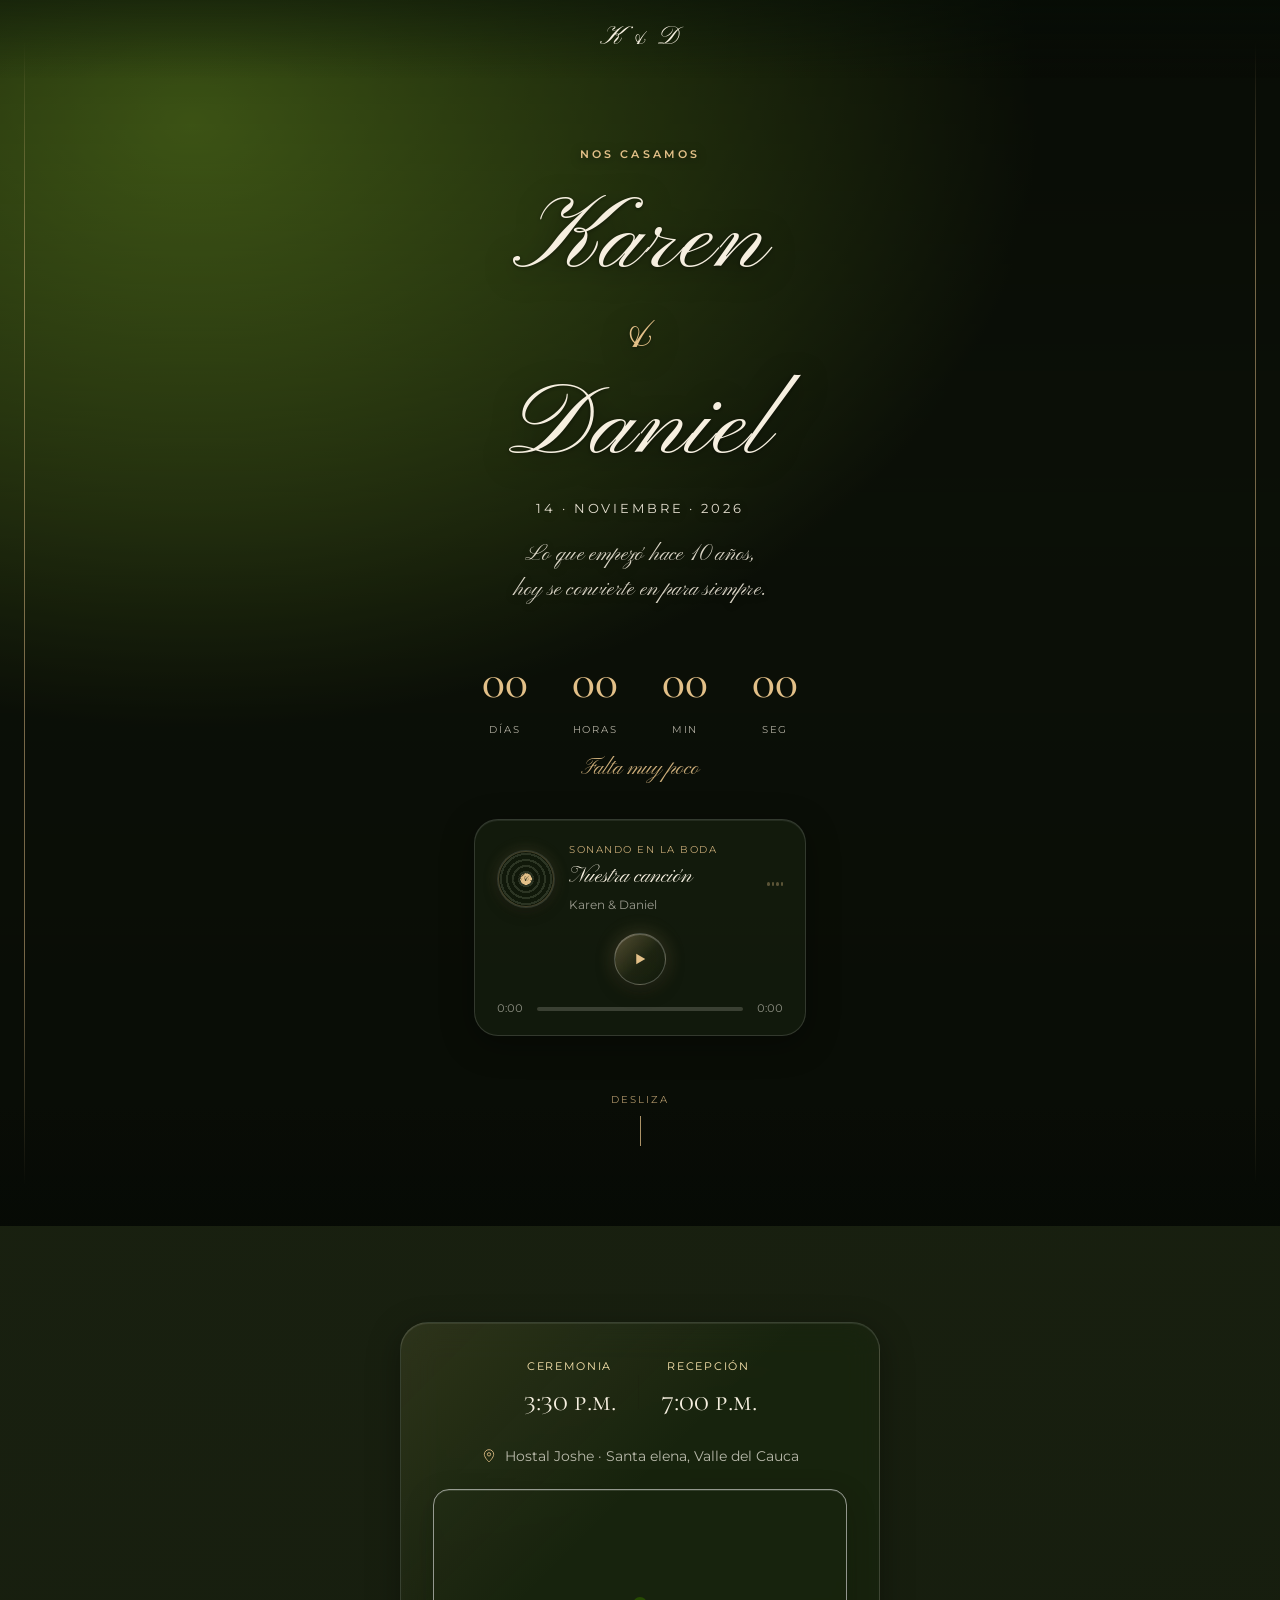
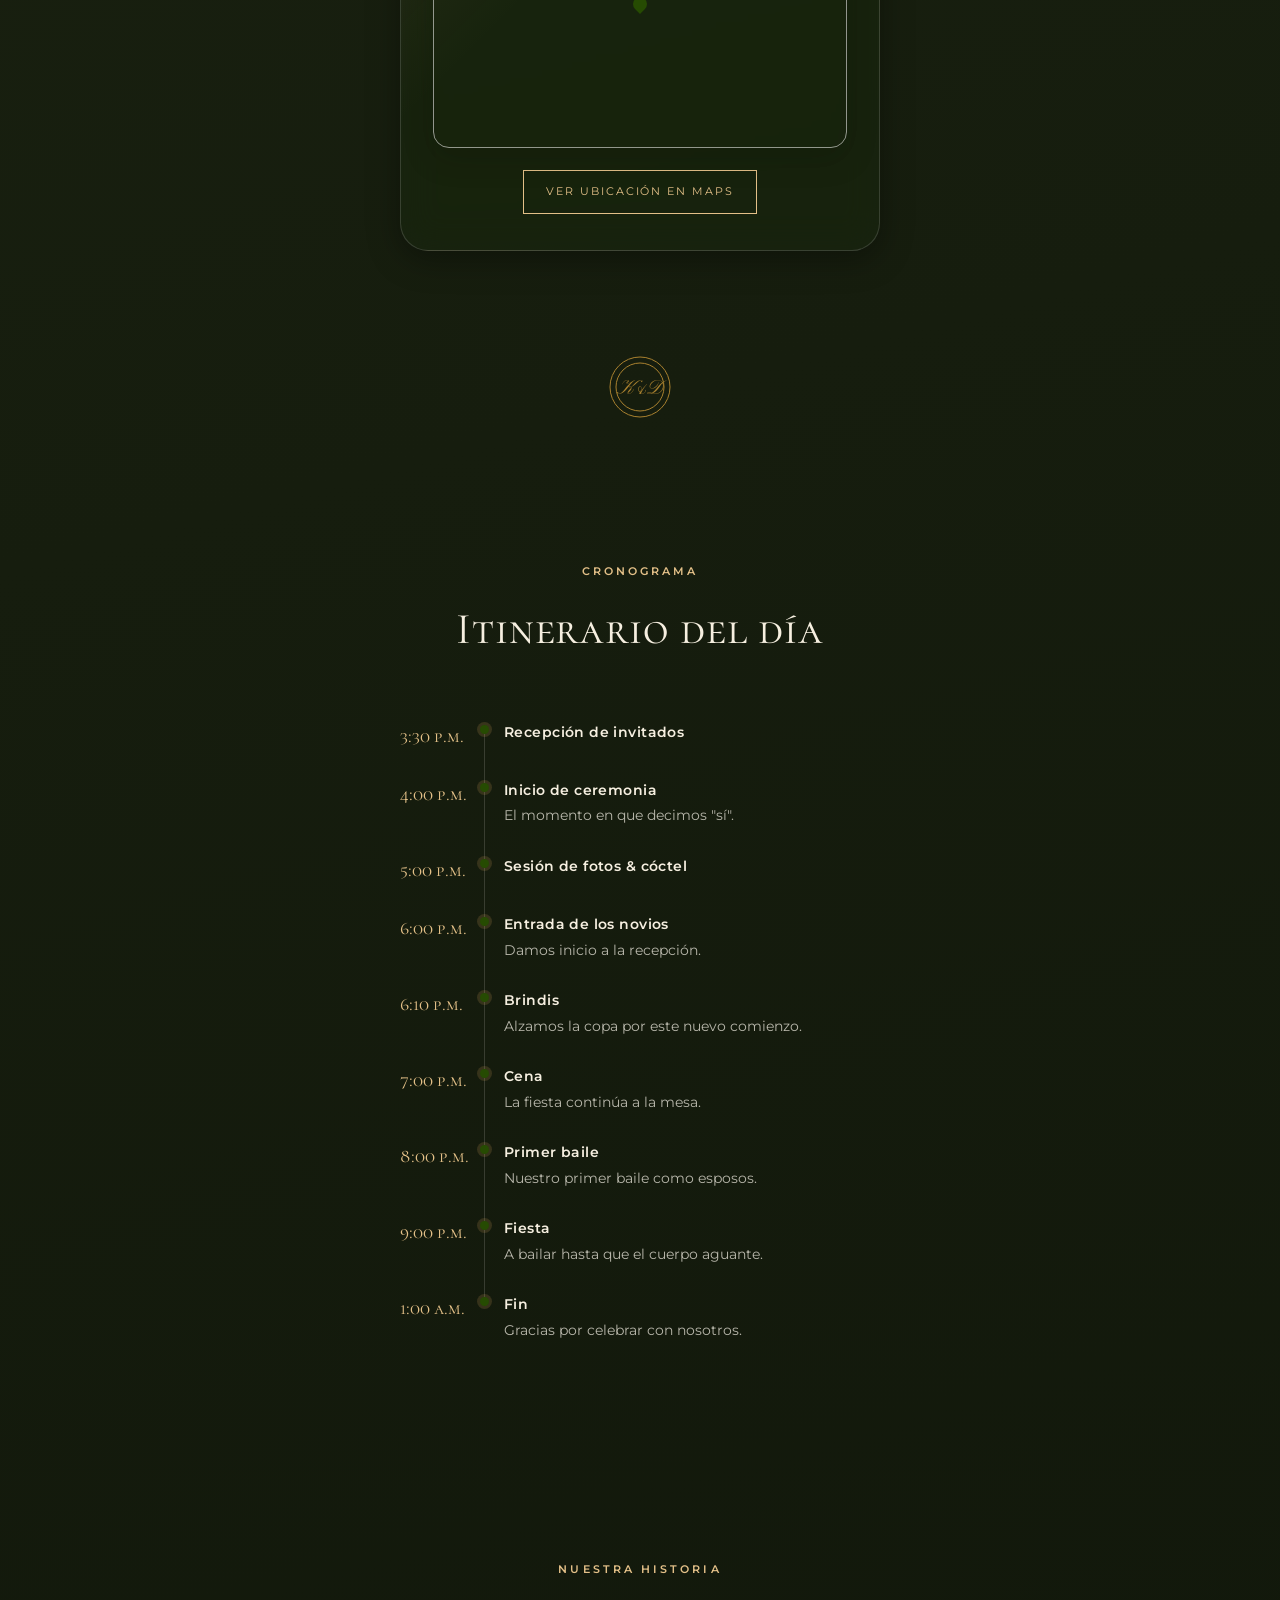
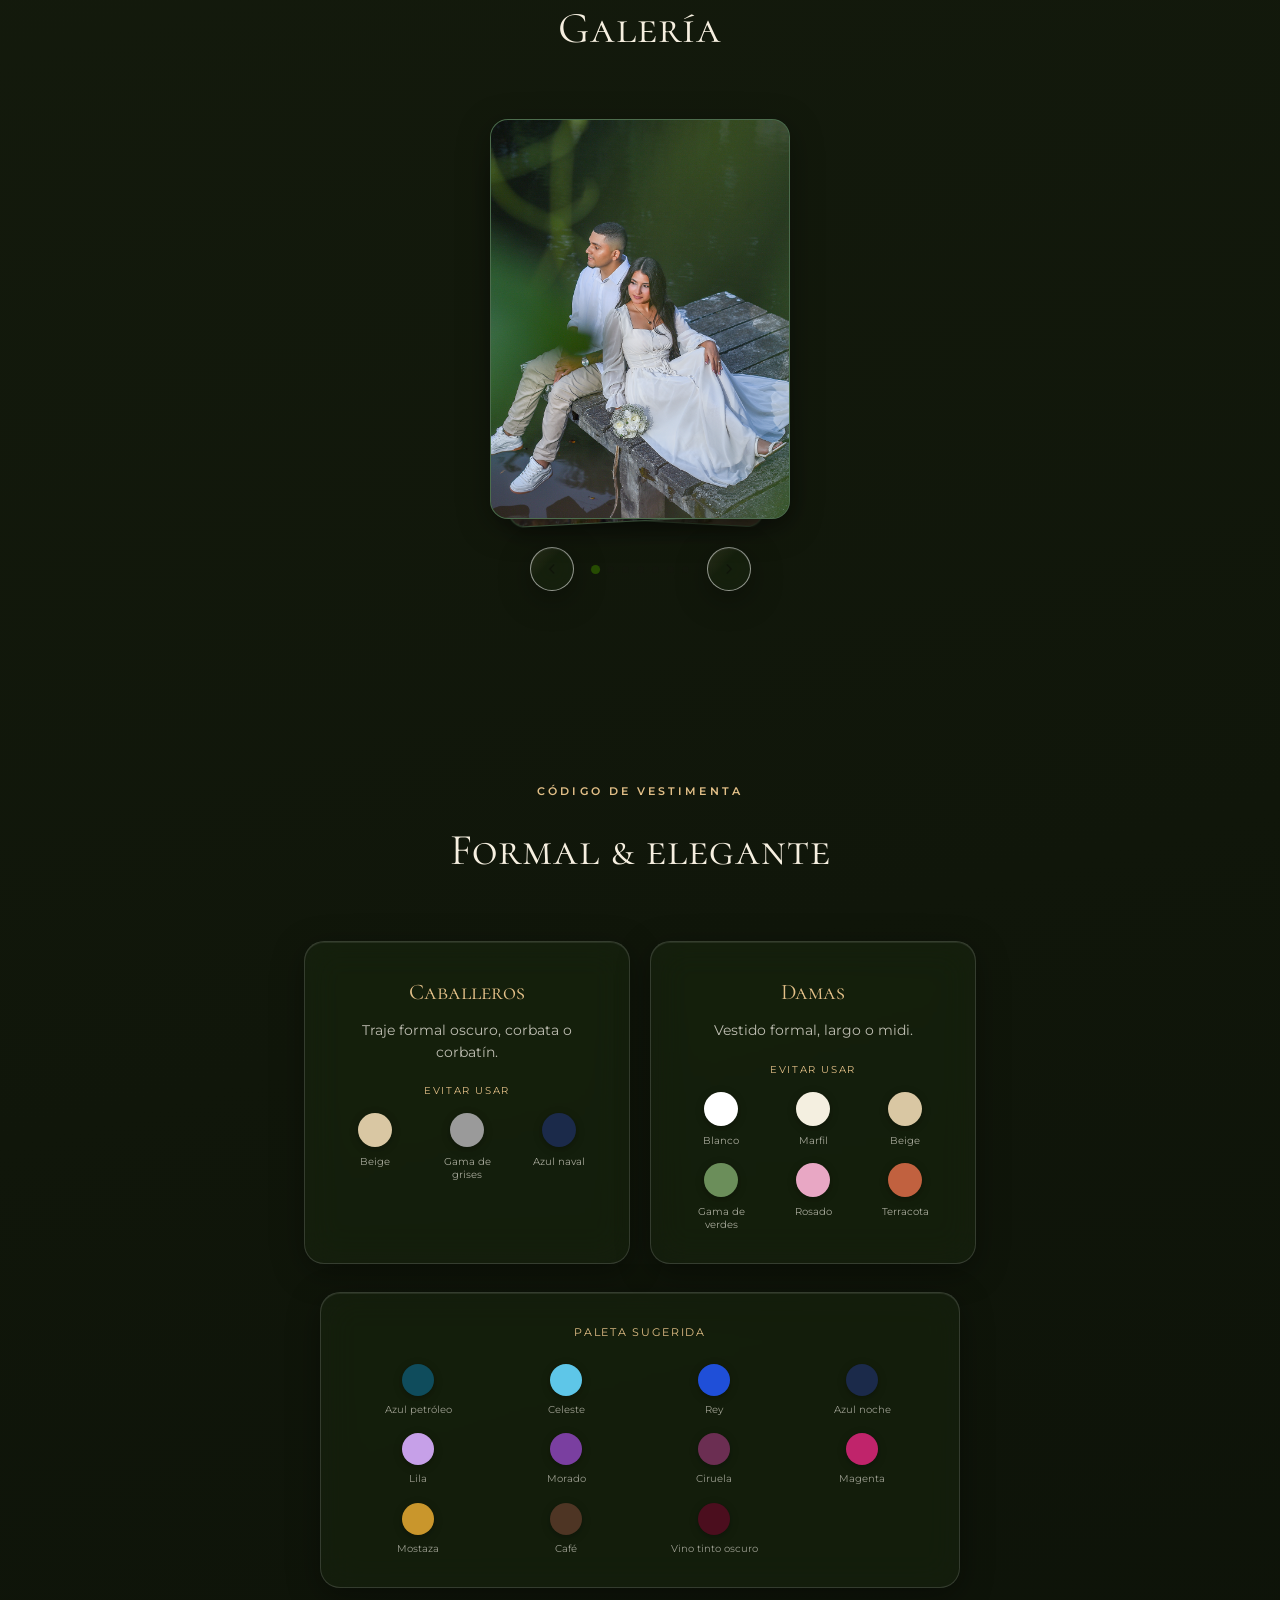
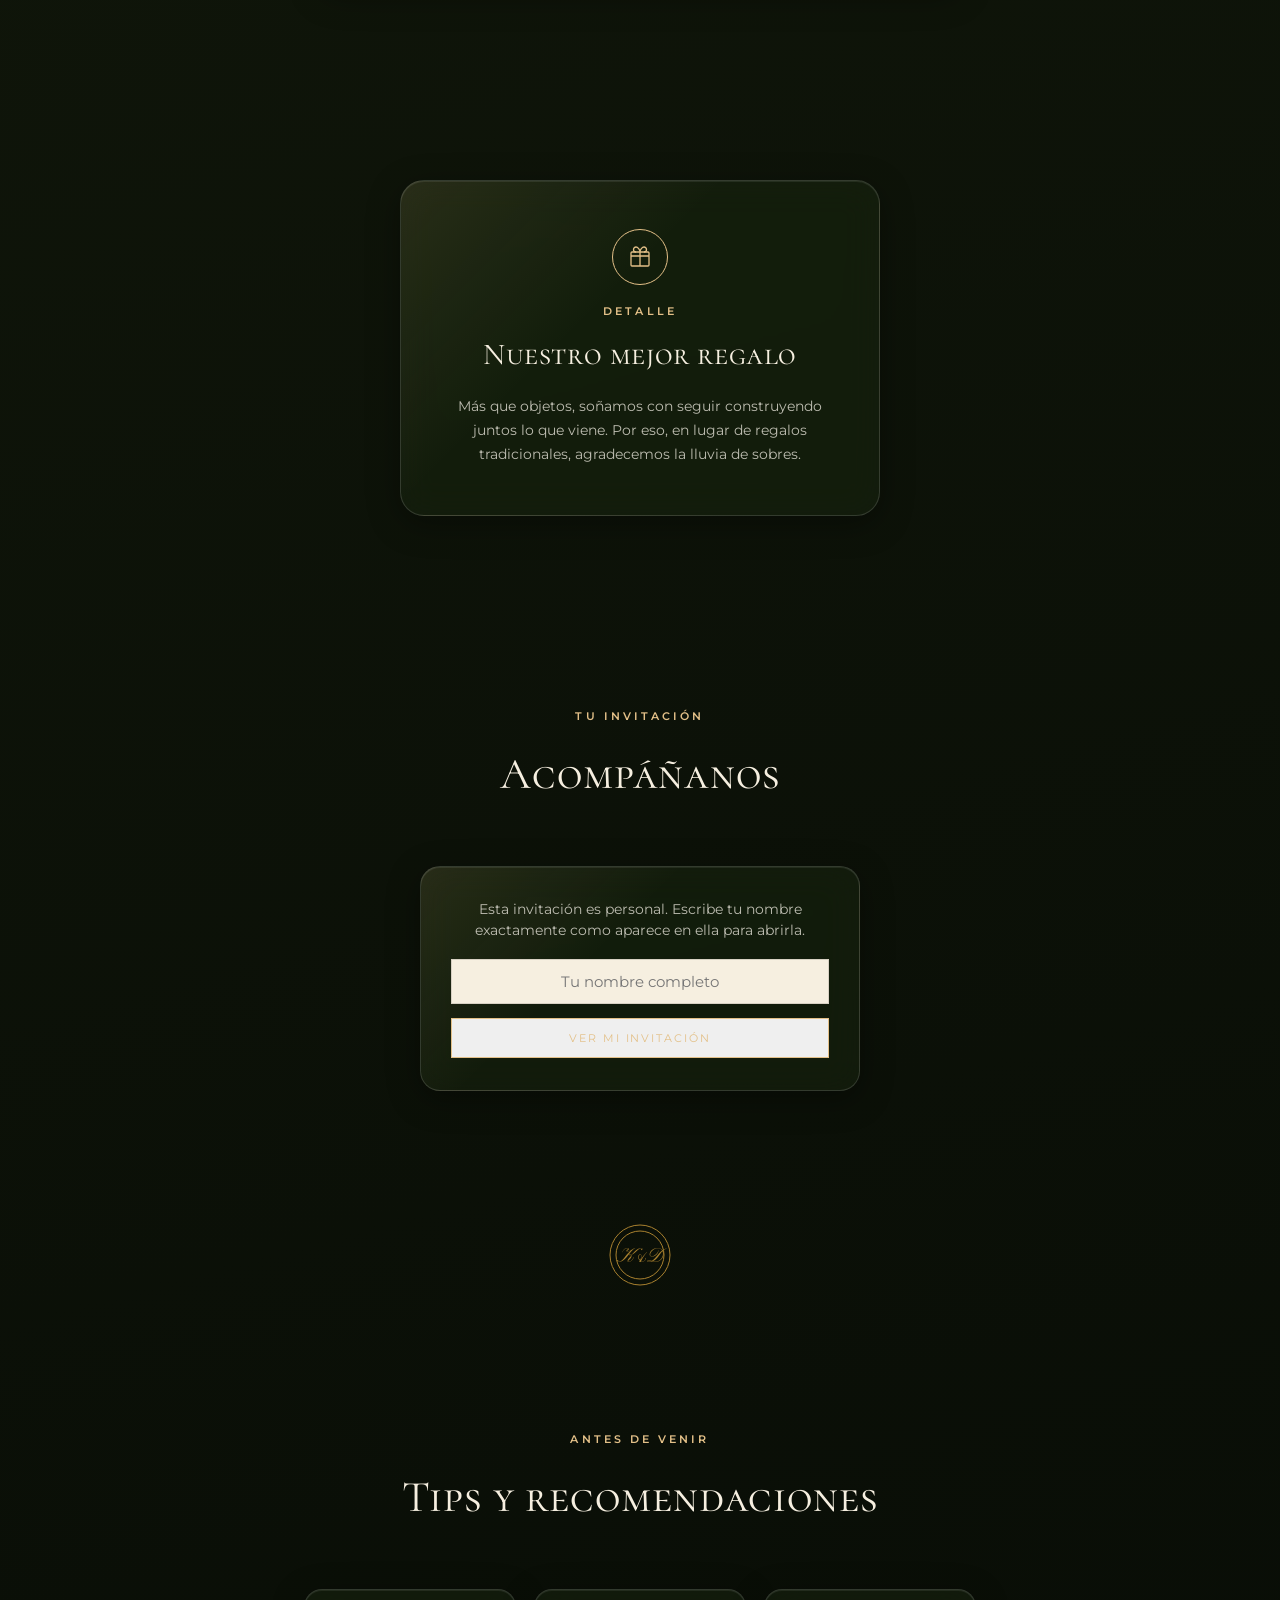
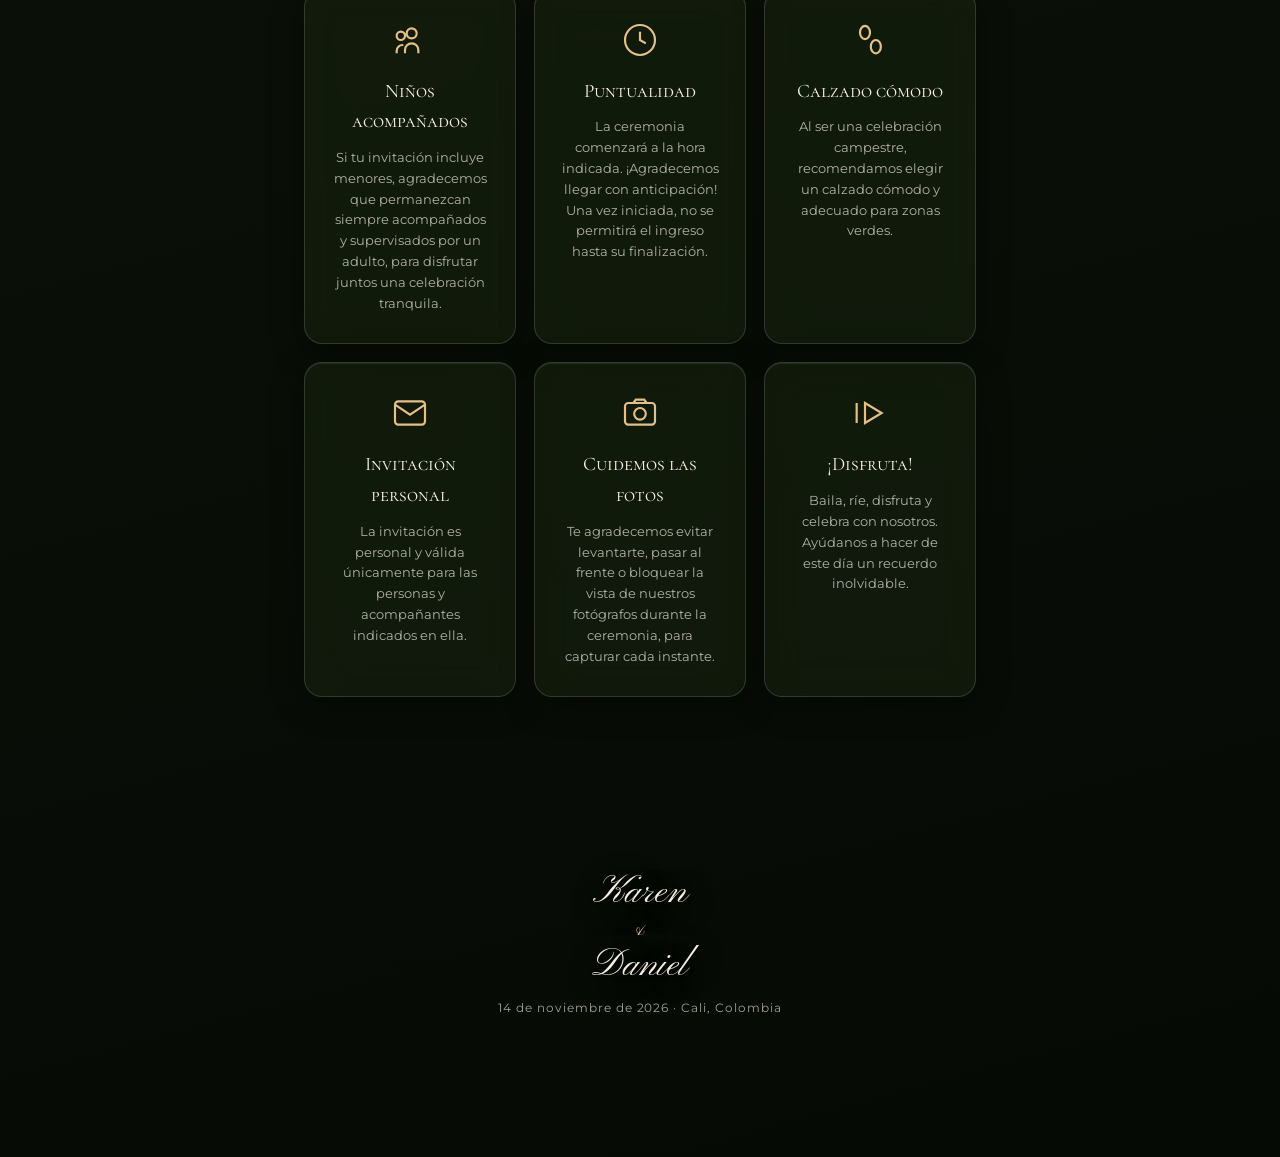
==== commit ab661c15: "Add files via upload" ====
--- a/index.html
+++ b/index.html
@@ -7,7 +7,7 @@
 <meta name="description" content="Invitación digital de la boda de Karen Rosero y Daniel Pérez, 14 de noviembre de 2026.">
 <link rel="preconnect" href="https://fonts.googleapis.com">
 <link rel="preconnect" href="https://fonts.gstatic.com" crossorigin>
-<link href="https://fonts.googleapis.com/css2?family=Cormorant+Garamond:ital,wght@0,300;0,400;0,500;1,400;1,500&family=Montserrat:wght@300;400;500;600&display=swap" rel="stylesheet">
+<link href="https://fonts.googleapis.com/css2?family=Cormorant+SC:wght@300;400;500;600;700&family=Pinyon+Script&family=Montserrat:wght@300;400;500;600&display=swap" rel="stylesheet">
 <link rel="stylesheet" href="style.css">
 </head>
 <body>
@@ -86,7 +86,7 @@
       <div class="capsule-times">
         <div class="capsule-time">
           <span class="capsule-label">Ceremonia</span>
-          <span class="capsule-hour">5:00 p.m.</span>
+          <span class="capsule-hour">3:30 p.m.</span>
         </div>
         <div class="capsule-sep" aria-hidden="true"></div>
         <div class="capsule-time">
@@ -109,7 +109,7 @@
 
 <div class="seal-divider reveal">
   <div class="seal" aria-hidden="true">
-    <svg viewBox="0 0 64 64"><circle cx="32" cy="32" r="30" fill="none" stroke="#A9812F" stroke-width="1"/><circle cx="32" cy="32" r="24" fill="none" stroke="#A9812F" stroke-width="1"/><text x="32" y="39" text-anchor="middle" font-family="Cormorant Garamond, serif" font-style="italic" font-size="20" fill="#A9812F">K&amp;D</text></svg>
+    <svg viewBox="0 0 64 64"><circle cx="32" cy="32" r="30" fill="none" stroke="#A9812F" stroke-width="1"/><circle cx="32" cy="32" r="24" fill="none" stroke="#A9812F" stroke-width="1"/><text x="32" y="39" text-anchor="middle" font-family="Pinyon Script, cursive" font-style="normal" font-size="20" fill="#A9812F">K&amp;D</text></svg>
   </div>
 </div>
 
@@ -292,7 +292,7 @@
     <!-- Paso 2: tarjeta de invitación personalizada -->
     <div class="invite-card glass" id="invite-card">
       <div class="seal" aria-hidden="true">
-        <svg viewBox="0 0 64 64"><circle cx="32" cy="32" r="30" fill="none" stroke="#CFA35C" stroke-width="1"/><circle cx="32" cy="32" r="24" fill="none" stroke="#CFA35C" stroke-width="1"/><text x="32" y="39" text-anchor="middle" font-family="Cormorant Garamond, serif" font-style="italic" font-size="20" fill="#CFA35C">K&amp;D</text></svg>
+        <svg viewBox="0 0 64 64"><circle cx="32" cy="32" r="30" fill="none" stroke="#CFA35C" stroke-width="1"/><circle cx="32" cy="32" r="24" fill="none" stroke="#CFA35C" stroke-width="1"/><text x="32" y="39" text-anchor="middle" font-family="Pinyon Script, cursive" font-style="normal" font-size="20" fill="#CFA35C">K&amp;D</text></svg>
       </div>
       <span class="eyebrow">Tu invitación</span>
       <h3 class="invite-greeting" id="invite-greeting">Hola</h3>
@@ -333,20 +333,20 @@
         </div>
 
         <button type="submit" class="btn btn--gold btn--full">Enviar confirmación</button>
-        <p class="rsvp-note">Por favor confirma antes del 25 de octubre de 2026.</p>
+        <p class="rsvp-note">Por favor confirma antes del 30 de septiembre de 2026.</p>
       </form>
 
       <div class="rsvp-closed" id="rsvp-closed">
         <div class="seal" aria-hidden="true">
-          <svg viewBox="0 0 64 64"><circle cx="32" cy="32" r="30" fill="none" stroke="#CFA35C" stroke-width="1"/><circle cx="32" cy="32" r="24" fill="none" stroke="#CFA35C" stroke-width="1"/><text x="32" y="39" text-anchor="middle" font-family="Cormorant Garamond, serif" font-style="italic" font-size="20" fill="#CFA35C">K&amp;D</text></svg>
+          <svg viewBox="0 0 64 64"><circle cx="32" cy="32" r="30" fill="none" stroke="#CFA35C" stroke-width="1"/><circle cx="32" cy="32" r="24" fill="none" stroke="#CFA35C" stroke-width="1"/><text x="32" y="39" text-anchor="middle" font-family="Pinyon Script, cursive" font-style="normal" font-size="20" fill="#CFA35C">K&amp;D</text></svg>
         </div>
         <h3>El plazo de confirmación finalizó</h3>
-        <p>La fecha límite para confirmar asistencia era el 25 de octubre de 2026. Si necesitas hacer un cambio, contáctanos directamente.</p>
+        <p>La fecha límite para confirmar asistencia era el 30 de septiembre de 2026. Si necesitas hacer un cambio, contáctanos directamente.</p>
       </div>
 
       <div class="rsvp-success" id="rsvp-success">
         <div class="seal" aria-hidden="true">
-          <svg viewBox="0 0 64 64"><circle cx="32" cy="32" r="30" fill="none" stroke="#CFA35C" stroke-width="1"/><circle cx="32" cy="32" r="24" fill="none" stroke="#CFA35C" stroke-width="1"/><text x="32" y="39" text-anchor="middle" font-family="Cormorant Garamond, serif" font-style="italic" font-size="20" fill="#CFA35C">K&amp;D</text></svg>
+          <svg viewBox="0 0 64 64"><circle cx="32" cy="32" r="30" fill="none" stroke="#CFA35C" stroke-width="1"/><circle cx="32" cy="32" r="24" fill="none" stroke="#CFA35C" stroke-width="1"/><text x="32" y="39" text-anchor="middle" font-family="Pinyon Script, cursive" font-style="normal" font-size="20" fill="#CFA35C">K&amp;D</text></svg>
         </div>
         <h3>Gracias, <span id="rsvp-success-nombre"></span></h3>
         <p id="rsvp-success-msg"></p>
@@ -357,7 +357,7 @@
 
 <div class="seal-divider reveal">
   <div class="seal" aria-hidden="true">
-    <svg viewBox="0 0 64 64"><circle cx="32" cy="32" r="30" fill="none" stroke="#A9812F" stroke-width="1"/><circle cx="32" cy="32" r="24" fill="none" stroke="#A9812F" stroke-width="1"/><text x="32" y="39" text-anchor="middle" font-family="Cormorant Garamond, serif" font-style="italic" font-size="20" fill="#A9812F">K&amp;D</text></svg>
+    <svg viewBox="0 0 64 64"><circle cx="32" cy="32" r="30" fill="none" stroke="#A9812F" stroke-width="1"/><circle cx="32" cy="32" r="24" fill="none" stroke="#A9812F" stroke-width="1"/><text x="32" y="39" text-anchor="middle" font-family="Pinyon Script, cursive" font-style="normal" font-size="20" fill="#A9812F">K&amp;D</text></svg>
   </div>
 </div>
 
--- a/style.css
+++ b/style.css
@@ -3,7 +3,7 @@
    Tokens
    ========================================================= */
 :root{
-  --ivory:      oklab(69.029% -0.02671 0.03192);
+  --ivory:      #F6EFE0;
   --ivory-2:    #2e5430;
   --ink:        #10160A;
   --ink-soft:   #3C4630;
@@ -16,7 +16,8 @@
   --line:       rgba(28,23,18,0.14);
   --shadow:     0 20px 60px rgba(10,15,6,0.35);
 
-  --display:   'Cormorant Garamond', serif;
+  --display:   'Cormorant SC', serif;
+  --script:    'Pinyon Script', cursive;
   --body:      'Montserrat', sans-serif;
 
   --container: 720px;
@@ -30,6 +31,8 @@
 
   --section-dark-green: linear-gradient(165deg, #153105 0%, #1e2409 50%, #081a0a 100%);
   --edge-fade: #081a0a;
+  --ink-gradient: linear-gradient(165deg, #1c2412 0%, #10160A 55%, #060a05 100%);
+  --ivory-gradient: linear-gradient(165deg, #f3efe2 0%, #e6ded0 55%, #ddd3bf 100%);
 }
 
 /* =========================================================
@@ -76,9 +79,15 @@
 
 *{ box-sizing: border-box; }
 html{ scroll-behavior: smooth; }
+html{
+  /* Un único fondo en degradado para toda la página: al ir en <html>
+     cubre todo el alto real del documento sin repetirse ni cortarse
+     entre secciones. */
+  background: var(--ink-gradient);
+}
 body{
   margin:0;
-  background: var(--ivory);
+  background: transparent;
   color: var(--ink);
   font-family: var(--body);
   font-weight: 400;
@@ -123,8 +132,8 @@
 
 h2{
   font-size: clamp(2rem, 5vw, 2.75rem);
-  font-style: italic;
-  letter-spacing: 0.01em;
+  font-style: normal;
+  letter-spacing: 0.02em;
 }
 
 p{ margin: 0; }
@@ -135,16 +144,16 @@
 }
 
 .section--dark{
-  background: var(--ink);
+  background: transparent;
   color: var(--ivory);
 }
 .section--dark h2, .section--dark h3{ color: var(--ivory); }
 .section--dark .eyebrow{ color: var(--gold-soft); }
 
-/* Secciones de fondo claro reemplazadas por un degradado verde oscuro,
-   con texto claro para que resalte y no haya salto de contraste entre secciones. */
+/* Todas las secciones comparten el único degradado del <html>, sin
+   fondo propio, para que no haya cortes entre una sección y otra. */
 .section:not(.section--dark){
-  background: var(--section-dark-green);
+  background: transparent;
   color: var(--ivory);
 }
 
@@ -173,7 +182,7 @@
   display:flex;
   justify-content:center;
   padding: 8px 0 48px;
-  background: var(--ink);
+  background: transparent;
 }
 
 /* =========================================================
@@ -191,9 +200,9 @@
 }
 .top-nav .monogram{
   pointer-events: all;
-  font-family: var(--display);
-  font-style: italic;
-  font-size: 22px;
+  font-family: var(--script);
+  font-style: normal;
+  font-size: 26px;
   color: var(--ivory);
   letter-spacing: 0.04em;
 }
@@ -209,7 +218,7 @@
   justify-content: center;
   text-align: center;
   padding: 140px 24px 80px;
-  background: var(--ink);
+  background: transparent;
   color: var(--ivory);
   overflow: hidden;
   position: relative;
@@ -260,14 +269,15 @@
   mix-blend-mode: multiply;
   opacity: 0.68;
 }
-/* Une el borde inferior del video con el tono de la siguiente sección
-   con una transición corta y suave — sin crear un bloque negro grande. */
+/* Difumina el borde inferior del video hacia transparente para que se
+   funda con el degradado continuo del fondo que hay debajo, sin fijar
+   ningún color propio que pueda no coincidir y generar un corte. */
 .hero-media::after{
   content: "";
   position: absolute;
   left: 0; right: 0; bottom: 0;
-  height: clamp(56px, 9vh, 110px);
-  background: linear-gradient(180deg, transparent 0%, transparent 30%, var(--edge-fade) 100%);
+  height: clamp(90px, 14vh, 160px);
+  background: linear-gradient(180deg, transparent 0%, rgba(6,10,5,0.85) 100%);
   pointer-events: none;
   z-index: 1;
 }
@@ -287,11 +297,11 @@
 .hero .eyebrow{ color: var(--gold-soft); text-shadow: 0 2px 10px rgba(0,0,0,0.55); }
 
 .hero-names{
-  font-family: var(--display);
-  font-style: italic;
+  font-family: var(--script);
+  font-style: normal;
   font-weight: 400;
-  font-size: clamp(3.2rem, 12vw, 5.6rem);
-  line-height: 1.05;
+  font-size: clamp(3.6rem, 13vw, 6.4rem);
+  line-height: 1.15;
   margin: 18px 0 6px;
   letter-spacing: 0.01em;
   color: var(--ivory);
@@ -315,10 +325,10 @@
   text-shadow: 0 2px 10px rgba(0,0,0,0.5);
 }
 .hero-message{
-  font-family: var(--display);
-  font-style: italic;
+  font-family: var(--script);
+  font-style: normal;
   font-weight: 400;
-  font-size: 15px;
+  font-size: 22px;
   line-height: 1.6;
   letter-spacing: 0.01em;
   color: var(--ivory);
@@ -420,7 +430,7 @@
 }
 .card h3{
   font-size: 1.6rem;
-  font-style: italic;
+  font-style: normal;
   margin-bottom: 10px;
 }
 .card .time{
@@ -495,7 +505,7 @@
 }
 .capsule-hour{
   font-family: var(--display);
-  font-style: italic;
+  font-style: normal;
   font-size: 1.7rem;
   color: var(--ivory);
 }
@@ -630,7 +640,7 @@
   align-items:center;
   justify-content:center;
   font-family: var(--display);
-  font-style: italic;
+  font-style: normal;
   font-size: 1.1rem;
   color: rgba(246,241,231,0.85);
   text-align:center;
@@ -732,7 +742,7 @@
 .timeline-item:last-child::before{ display:none; }
 .timeline-item .t{
   font-family: var(--display);
-  font-style: italic;
+  font-style: normal;
   font-size: 1.15rem;
   color: var(--gold-soft);
   padding-top: 1px;
@@ -780,7 +790,7 @@
   font-size: 13px;
   color: rgba(246,242,232,0.72);
   margin-top: 18px;
-  font-style: italic;
+  font-style: normal;
   font-family: var(--display);
 }
 
@@ -926,8 +936,9 @@
 .rsvp-success.show{ display:block; }
 .rsvp-success .seal{ margin-bottom: 14px; }
 .rsvp-success h3{
-  font-style: italic;
-  font-size: 1.6rem;
+  font-family: var(--script);
+  font-style: normal;
+  font-size: 2.1rem;
   margin-bottom: 8px;
   color: var(--ivory);
 }
@@ -943,7 +954,7 @@
 .rsvp-closed.show{ display:block; }
 .rsvp-closed .seal{ margin-bottom: 14px; opacity: 0.7; }
 .rsvp-closed h3{
-  font-style: italic;
+  font-style: normal;
   font-size: 1.5rem;
   margin-bottom: 10px;
   color: var(--wine);
@@ -990,9 +1001,9 @@
 .invite-card .seal{ width: 52px; height: 52px; margin-bottom: 14px; }
 .invite-card .eyebrow{ display:block; margin-bottom: 10px; color: var(--gold-soft); }
 .invite-greeting{
-  font-family: var(--display);
-  font-style: italic;
-  font-size: 1.9rem;
+  font-family: var(--script);
+  font-style: normal;
+  font-size: 2.3rem;
   color: var(--ivory);
   margin-bottom: 10px;
 }
@@ -1050,7 +1061,7 @@
 .dresscode-col h3{
   color: var(--gold-soft);
   font-size: 1.4rem;
-  font-style: italic;
+  font-style: normal;
   margin-bottom: 10px;
 }
 .dresscode-suggest{
@@ -1198,7 +1209,7 @@
 .footer{
   text-align:center;
   padding: 60px 24px 140px;
-  background: var(--ink);
+  background: transparent;
   color: var(--ivory);
 }
 .footer .hero-names{ font-size: clamp(1.8rem,6vw,2.4rem); margin-bottom: 6px; }
@@ -1211,9 +1222,9 @@
   position: relative;
   z-index: 2;
   margin-top: 14px;
-  font-family: var(--display);
-  font-style: italic;
-  font-size: 1rem;
+  font-family: var(--script);
+  font-style: normal;
+  font-size: 1.4rem;
   color: var(--gold-soft);
   opacity: 0.9;
 }
@@ -1241,17 +1252,20 @@
   place-items:center;
   background:
     radial-gradient(circle at 50% 50%, var(--gold-soft) 0 14%, transparent 15%),
-    repeating-radial-gradient(circle at 50% 50%, #3a5626 0, #3a5626 3px, #2a3f1c 3px, #2a3f1c 6px);
-  box-shadow: 0 4px 14px rgba(0,0,0,0.4), inset 0 0 0 1px rgba(227,192,136,0.25);
+    repeating-radial-gradient(circle at 50% 50%, rgba(246,242,232,0.10) 0, rgba(246,242,232,0.10) 2px, rgba(16,22,10,0.7) 2px, rgba(16,22,10,0.7) 6px);
+  border: 1px solid rgba(255,255,255,0.14);
+  -webkit-backdrop-filter: blur(6px);
+  backdrop-filter: blur(6px);
+  box-shadow: 0 4px 14px rgba(0,0,0,0.4), inset 0 0 0 1px rgba(227,192,136,0.25), 0 0 16px rgba(227,192,136,0.16);
   animation: disc-spin 8s linear infinite;
   animation-play-state: paused;
 }
 .player.playing .player-disc{ animation-play-state: running; }
 @keyframes disc-spin{ to{ transform: rotate(360deg); } }
 .player-disc-label{
-  font-family: var(--display);
-  font-style: italic;
-  font-size: 8px;
+  font-family: var(--script);
+  font-style: normal;
+  font-size: 11px;
   color: var(--ink);
   transform: translateY(0);
 }
@@ -1266,12 +1280,13 @@
   font-size: 9.5px;
   letter-spacing: 0.16em;
   text-transform: uppercase;
-  color: var(--gold);
+  color: var(--gold-soft);
+  opacity: 0.85;
 }
 .player-title{
-  font-family: var(--display);
-  font-style: italic;
-  font-size: 1.15rem;
+  font-family: var(--script);
+  font-style: normal;
+  font-size: 1.35rem;
   color: var(--ivory);
   white-space: nowrap;
   overflow: hidden;
@@ -1291,7 +1306,7 @@
 }
 .player-eq span{
   width: 2.5px;
-  background: var(--gold);
+  background: var(--gold-soft);
   border-radius: 2px;
   height: 4px;
   animation: eq-bounce 1s ease-in-out infinite;
@@ -1315,14 +1330,18 @@
   width: 52px; height: 52px;
   margin: 18px auto 16px;
   border-radius: 50%;
-  border: none;
-  background: radial-gradient(circle at 35% 30%, var(--gold-soft), var(--gold) 70%);
-  color: var(--ink);
+  border: 1px solid rgba(255,255,255,0.24);
+  background:
+    linear-gradient(135deg, rgba(227,192,136,0.32) 0%, rgba(227,192,136,0.06) 55%, transparent 100%),
+    rgba(16,22,10,0.5);
+  -webkit-backdrop-filter: blur(14px) saturate(150%);
+  backdrop-filter: blur(14px) saturate(150%);
+  color: var(--gold-soft);
   cursor:pointer;
-  box-shadow: 0 6px 18px rgba(207,163,92,0.35);
-  transition: transform .2s ease, box-shadow .2s ease;
-}
-.player-play:hover{ transform: scale(1.06); box-shadow: 0 8px 22px rgba(207,163,92,0.5); }
+  box-shadow: 0 6px 18px rgba(0,0,0,0.35), inset 0 1px 0 rgba(255,255,255,0.2), 0 0 20px rgba(227,192,136,0.22);
+  transition: transform .2s ease, box-shadow .2s ease, border-color .2s ease;
+}
+.player-play:hover{ transform: scale(1.06); box-shadow: 0 8px 22px rgba(0,0,0,0.4), inset 0 1px 0 rgba(255,255,255,0.24), 0 0 28px rgba(227,192,136,0.36); border-color: rgba(227,192,136,0.5); }
 .player-play:active{ transform: scale(0.96); }
 .player-play svg{ width: 18px; height: 18px; }
 
@@ -1351,7 +1370,7 @@
   top:0; left:0; bottom:0;
   width: 0%;
   border-radius: 4px;
-  background: linear-gradient(90deg, var(--gold) 0%, var(--gold-soft) 100%);
+  background: linear-gradient(90deg, rgba(227,192,136,0.55) 0%, var(--gold-soft) 100%);
 }
 .player-bar-knob{
   position:absolute;
@@ -1389,7 +1408,7 @@
 }
 .admin-wrap h1{
   font-size: 2.2rem;
-  font-style: italic;
+  font-style: normal;
   margin-bottom: 6px;
 }
 .admin-sub{ color: var(--ink-soft); font-size: 13.5px; margin-bottom: 32px; }
@@ -1406,7 +1425,7 @@
 }
 .novios-box h2{
   font-size: 1.4rem;
-  font-style: italic;
+  font-style: normal;
   margin-bottom: 10px;
 }
 .novios-box p{
